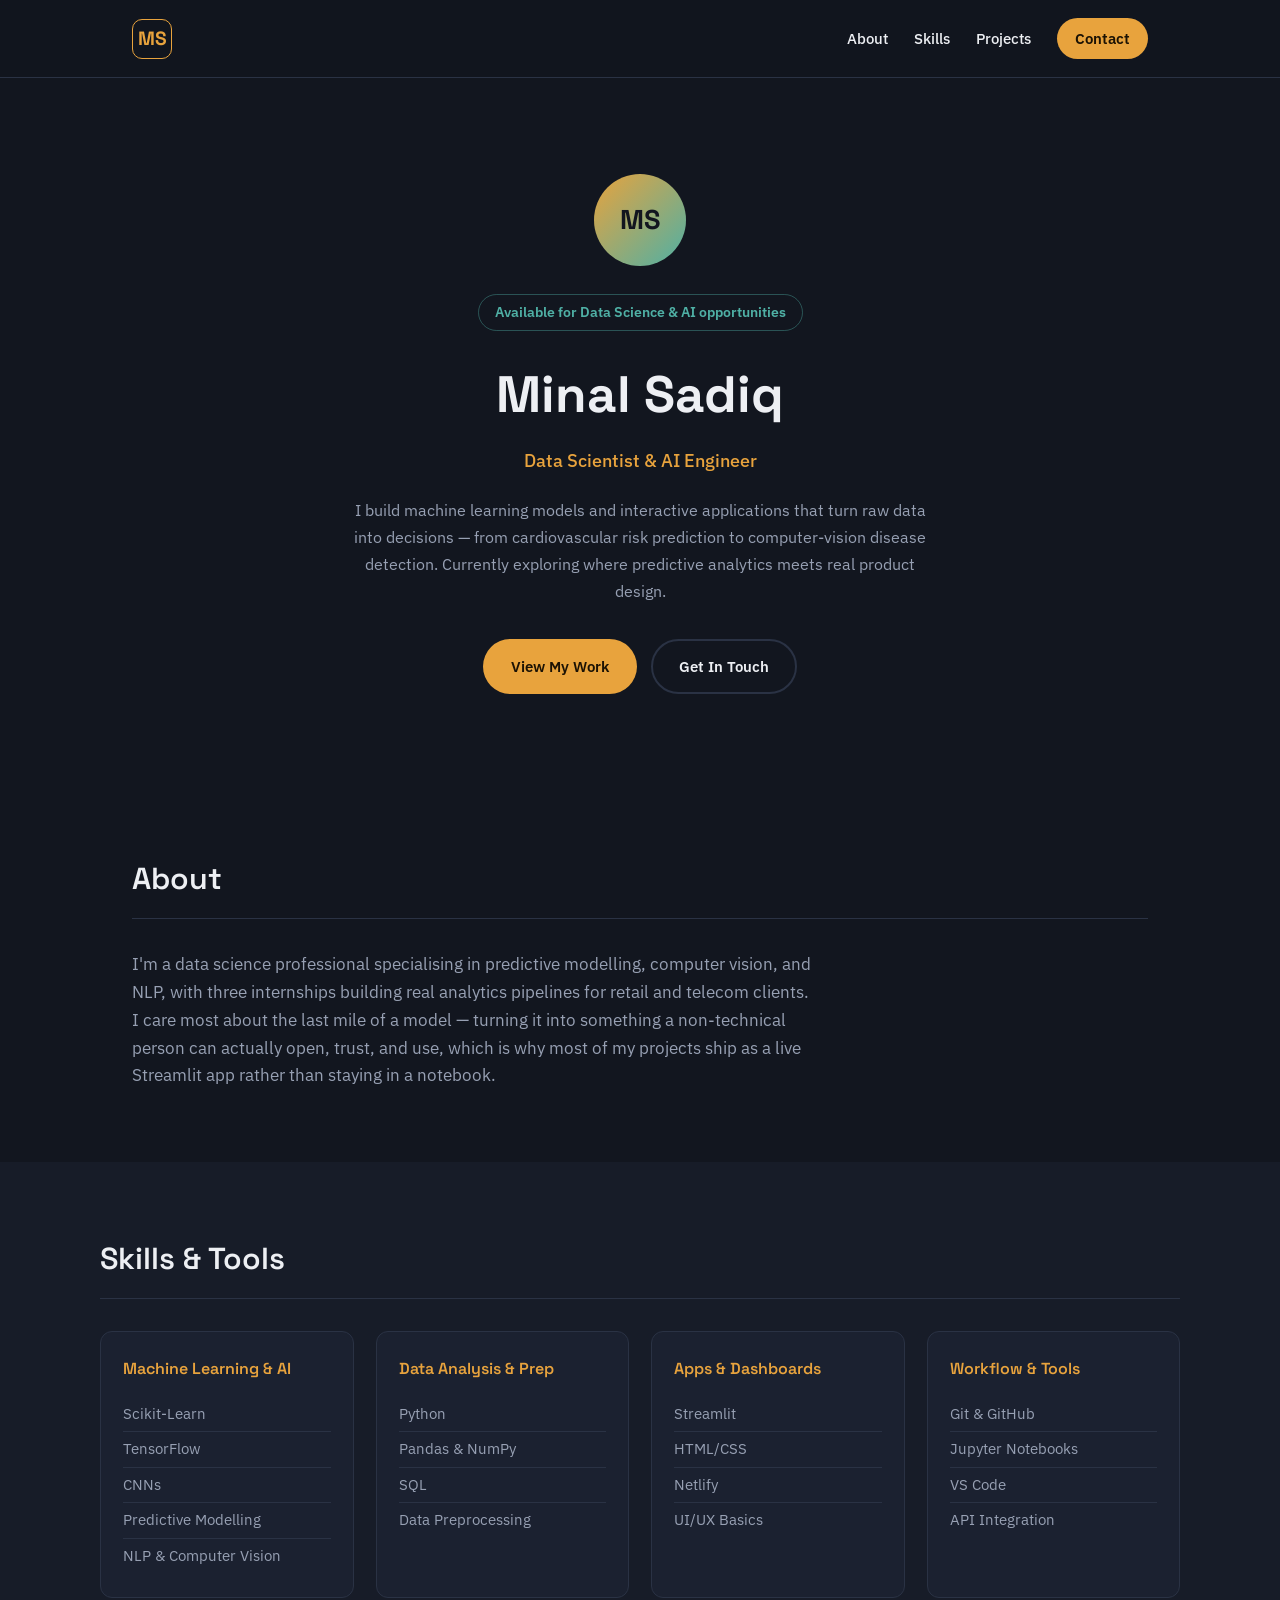
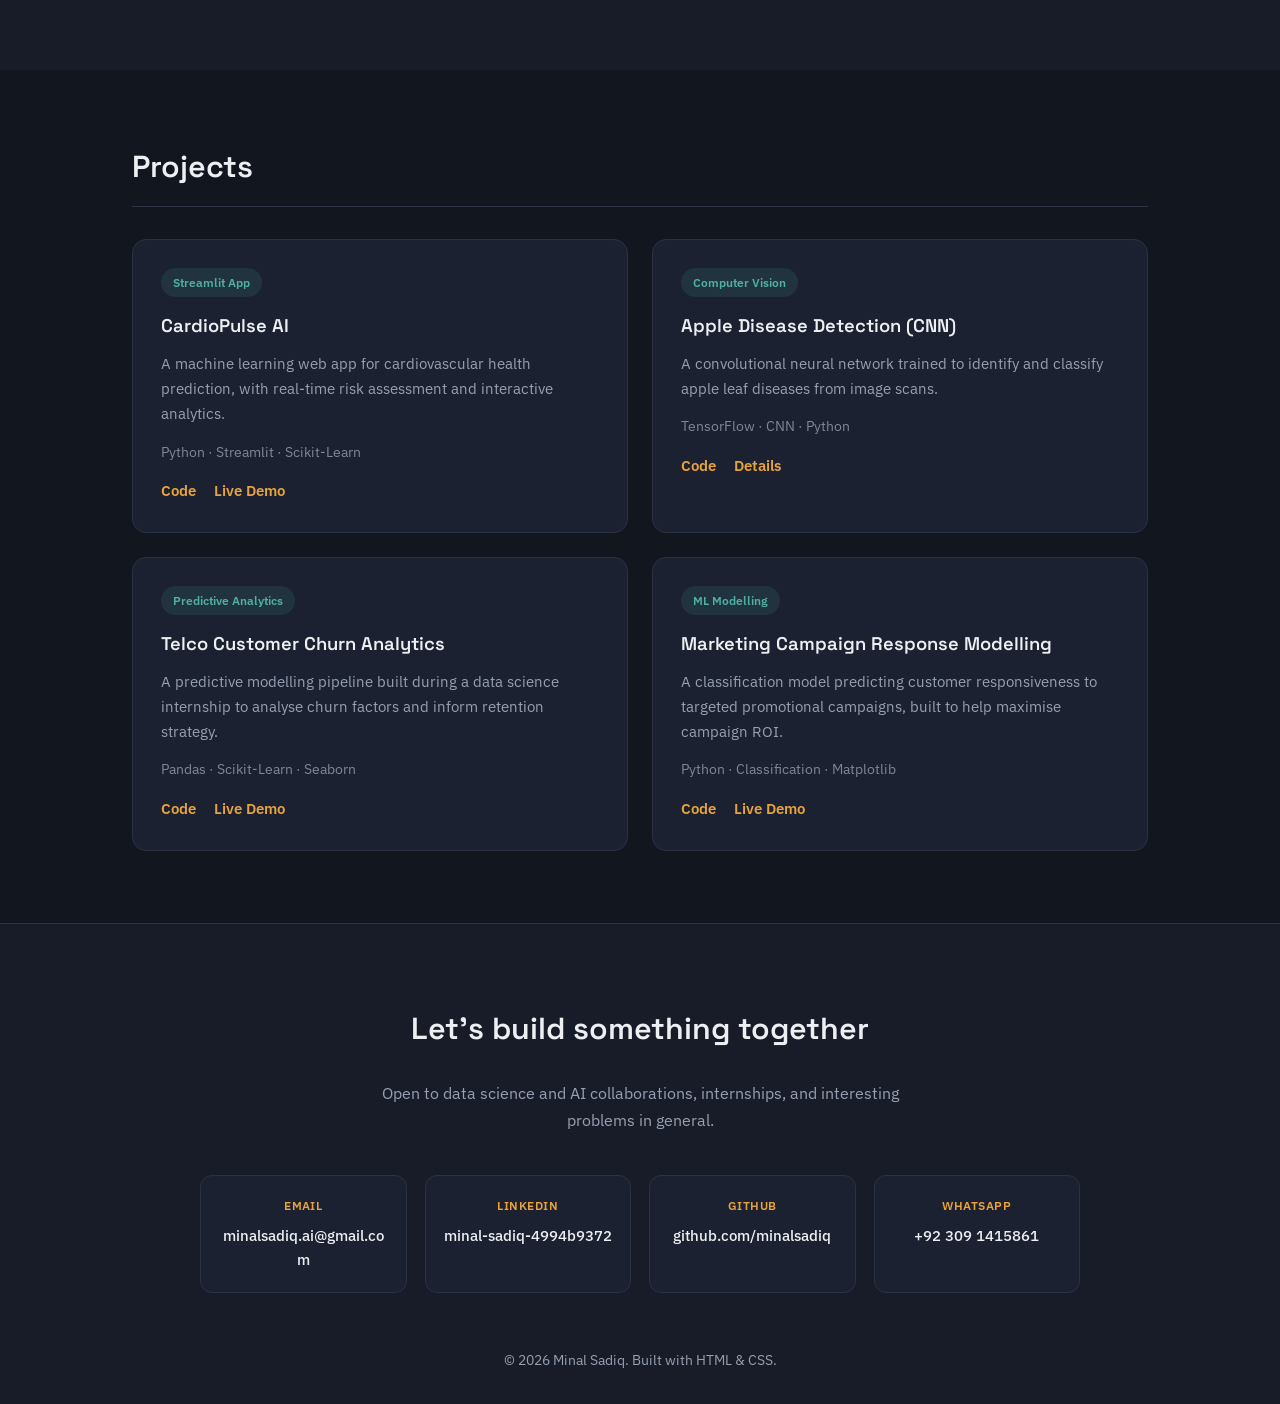
==== WebDev-L1-PersonalPortfolio/index.html @ d5b5fe18 "Add files via upload" ====
<!DOCTYPE html>
<html lang="en">
<head>
<meta charset="UTF-8">
<meta name="viewport" content="width=device-width, initial-scale=1.0">
<title>Minal Sadiq — Data Scientist & AI Engineer</title>
<link rel="stylesheet" href="style.css">
<link rel="preconnect" href="https://fonts.googleapis.com">
<link href="https://fonts.googleapis.com/css2?family=Space+Grotesk:wght@500;600;700&family=IBM+Plex+Sans:wght@400;500;600&display=swap" rel="stylesheet">
</head>
<body>

  <header class="site-header">
    <div class="header-inner">
      <a href="#top" class="logo">MS</a>
      <nav class="main-nav">
        <a href="#about">About</a>
        <a href="#skills">Skills</a>
        <a href="#projects">Projects</a>
        <a href="#contact" class="nav-cta">Contact</a>
      </nav>
    </div>
  </header>

  <main id="top">
    <section class="hero">
      <div class="hero-avatar" aria-hidden="true">MS</div>
      <p class="hero-kicker">Available for Data Science &amp; AI opportunities</p>
      <h1>Minal Sadiq</h1>
      <p class="hero-role">Data Scientist &amp; AI Engineer</p>
      <p class="hero-bio">I build machine learning models and interactive applications that
        turn raw data into decisions — from cardiovascular risk prediction to computer-vision
        disease detection. Currently exploring where predictive analytics meets real product design.</p>
      <div class="hero-actions">
        <a href="#projects" class="btn btn-primary">View My Work</a>
        <a href="#contact" class="btn btn-ghost">Get In Touch</a>
      </div>
    </section>

    <section class="section" id="about">
      <h2 class="section-title">About</h2>
      <p class="about-text">I'm a data science professional specialising in predictive
        modelling, computer vision, and NLP, with three internships building real analytics
        pipelines for retail and telecom clients. I care most about the last mile of a model —
        turning it into something a non-technical person can actually open, trust, and use,
        which is why most of my projects ship as a live Streamlit app rather than staying in a notebook.</p>
    </section>

    <section class="section section-muted" id="skills">
      <h2 class="section-title">Skills &amp; Tools</h2>
      <div class="skills-grid">
        <div class="skill-card">
          <h3>Machine Learning &amp; AI</h3>
          <ul>
            <li>Scikit-Learn</li>
            <li>TensorFlow</li>
            <li>CNNs</li>
            <li>Predictive Modelling</li>
            <li>NLP &amp; Computer Vision</li>
          </ul>
        </div>
        <div class="skill-card">
          <h3>Data Analysis &amp; Prep</h3>
          <ul>
            <li>Python</li>
            <li>Pandas &amp; NumPy</li>
            <li>SQL</li>
            <li>Data Preprocessing</li>
          </ul>
        </div>
        <div class="skill-card">
          <h3>Apps &amp; Dashboards</h3>
          <ul>
            <li>Streamlit</li>
            <li>HTML/CSS</li>
            <li>Netlify</li>
            <li>UI/UX Basics</li>
          </ul>
        </div>
        <div class="skill-card">
          <h3>Workflow &amp; Tools</h3>
          <ul>
            <li>Git &amp; GitHub</li>
            <li>Jupyter Notebooks</li>
            <li>VS Code</li>
            <li>API Integration</li>
          </ul>
        </div>
      </div>
    </section>

    <section class="section" id="projects">
      <h2 class="section-title">Projects</h2>
      <div class="project-grid">
        <article class="project-card">
          <span class="project-tag">Streamlit App</span>
          <h3>CardioPulse AI</h3>
          <p>A machine learning web app for cardiovascular health prediction, with real-time
            risk assessment and interactive analytics.</p>
          <p class="project-stack">Python · Streamlit · Scikit-Learn</p>
          <div class="project-links">
            <a href="https://github.com/minalsadiq/Minal-AI-CardioPulse">Code</a>
            <a href="https://minal-ai-cardiopulse-9nofl4lxdqtf2vmmqexebg.streamlit.app/">Live Demo</a>
          </div>
        </article>
        <article class="project-card">
          <span class="project-tag">Computer Vision</span>
          <h3>Apple Disease Detection (CNN)</h3>
          <p>A convolutional neural network trained to identify and classify apple leaf
            diseases from image scans.</p>
          <p class="project-stack">TensorFlow · CNN · Python</p>
          <div class="project-links">
            <a href="https://github.com/minalsadiq/Apple-Disease-Detection-using-CNN">Code</a>
            <a href="https://github.com/minalsadiq/Apple-Disease-Detection-using-CNN/blob/main/README.md">Details</a>
          </div>
        </article>
        <article class="project-card">
          <span class="project-tag">Predictive Analytics</span>
          <h3>Telco Customer Churn Analytics</h3>
          <p>A predictive modelling pipeline built during a data science internship to
            analyse churn factors and inform retention strategy.</p>
          <p class="project-stack">Pandas · Scikit-Learn · Seaborn</p>
          <div class="project-links">
            <a href="https://github.com/minalsadiq/Telco-Customer-Churn-Predictive-Analytics">Code</a>
            <a href="https://telco-customer-churn-predictive-analytics-c8oyhjvenuvrphqej6xd.streamlit.app/">Live Demo</a>
          </div>
        </article>
        <article class="project-card">
          <span class="project-tag">ML Modelling</span>
          <h3>Marketing Campaign Response Modelling</h3>
          <p>A classification model predicting customer responsiveness to targeted
            promotional campaigns, built to help maximise campaign ROI.</p>
          <p class="project-stack">Python · Classification · Matplotlib</p>
          <div class="project-links">
            <a href="https://github.com/minalsadiq/Marketing-Campaign-Response-Modelling">Code</a>
            <a href="https://marketing-campaign-response-modelling-5yyltmwsuofq88dgr9mwwd.streamlit.app/">Live Demo</a>
          </div>
        </article>
      </div>
    </section>
  </main>

  <footer class="site-footer" id="contact">
    <div class="footer-inner">
      <h2 class="section-title footer-title">Let's build something together</h2>
      <p class="footer-sub">Open to data science and AI collaborations, internships, and
        interesting problems in general.</p>
      <div class="contact-grid">
        <a class="contact-item" href="mailto:minalsadiq.ai@gmail.com">
          <span class="contact-label">Email</span>
          minalsadiq.ai@gmail.com
        </a>
        <a class="contact-item" href="https://www.linkedin.com/in/minal-sadiq-4994b9372/">
          <span class="contact-label">LinkedIn</span>
          minal-sadiq-4994b9372
        </a>
        <a class="contact-item" href="https://github.com/minalsadiq">
          <span class="contact-label">GitHub</span>
          github.com/minalsadiq
        </a>
        <a class="contact-item" href="https://wa.me/923091415861">
          <span class="contact-label">WhatsApp</span>
          +92 309 1415861
        </a>
      </div>
    </div>
    <p class="footer-bottom">&copy; 2026 Minal Sadiq. Built with HTML &amp; CSS.</p>
  </footer>

</body>
</html>
---- WebDev-L1-PersonalPortfolio/style.css ----
/* =========================================================
   Minal Sadiq — Personal Portfolio
   Palette: deep charcoal navy base, amber accent, muted teal secondary
   Type: Space Grotesk (display) / IBM Plex Sans (body)
========================================================= */

:root {
  --bg: #12161F;
  --surface: #1B2130;
  --surface-alt: #171C28;
  --border: #2A3244;
  --text: #EDEFF3;
  --text-muted: #97A0B3;
  --amber: #E8A33D;
  --amber-dark: #C8862A;
  --teal: #4FB0A5;

  --font-display: "Space Grotesk", sans-serif;
  --font-body: "IBM Plex Sans", sans-serif;
}

* { box-sizing: border-box; }
html { scroll-behavior: smooth; }

body {
  margin: 0;
  font-family: var(--font-body);
  background: var(--bg);
  color: var(--text);
  line-height: 1.65;
}

a { color: inherit; text-decoration: none; }
h1, h2, h3 { font-family: var(--font-display); margin: 0; }
p { margin: 0; }
ul { margin: 0; padding: 0; list-style: none; }

/* ---------- Header ---------- */
.site-header {
  position: sticky;
  top: 0;
  z-index: 50;
  background: rgba(18, 22, 31, 0.85);
  backdrop-filter: blur(8px);
  border-bottom: 1px solid var(--border);
}

.header-inner {
  max-width: 1080px;
  margin: 0 auto;
  padding: 18px 32px;
  display: flex;
  align-items: center;
  justify-content: space-between;
}

.logo {
  font-family: var(--font-display);
  font-weight: 700;
  font-size: 1.2rem;
  color: var(--amber);
  border: 1px solid var(--amber);
  width: 40px;
  height: 40px;
  border-radius: 10px;
  display: flex;
  align-items: center;
  justify-content: center;
}

.main-nav { display: flex; align-items: center; gap: 26px; font-size: 0.95rem; font-weight: 500; }
.main-nav a:hover { color: var(--amber); }

.nav-cta {
  background: var(--amber);
  color: #1B1204;
  padding: 8px 18px;
  border-radius: 999px;
  font-weight: 600;
}
.nav-cta:hover { background: var(--amber-dark); }

/* ---------- Hero ---------- */
.hero {
  max-width: 780px;
  margin: 0 auto;
  padding: 96px 32px 88px;
  text-align: center;
}

.hero-avatar {
  width: 92px;
  height: 92px;
  margin: 0 auto 28px;
  border-radius: 50%;
  background: linear-gradient(135deg, var(--amber), var(--teal));
  display: flex;
  align-items: center;
  justify-content: center;
  font-family: var(--font-display);
  font-weight: 700;
  font-size: 1.7rem;
  color: #12161F;
}

.hero-kicker {
  display: inline-block;
  font-size: 0.85rem;
  font-weight: 600;
  color: var(--teal);
  border: 1px solid rgba(79, 176, 165, 0.4);
  border-radius: 999px;
  padding: 6px 16px;
  margin-bottom: 22px;
}

.hero h1 {
  font-size: clamp(2.4rem, 5vw, 3.2rem);
  font-weight: 700;
  margin-bottom: 8px;
}

.hero-role {
  font-size: 1.15rem;
  color: var(--amber);
  font-weight: 500;
  margin-bottom: 22px;
}

.hero-bio {
  color: var(--text-muted);
  font-size: 1.02rem;
  max-width: 58ch;
  margin: 0 auto 34px;
}

.hero-actions { display: flex; justify-content: center; gap: 14px; flex-wrap: wrap; }

.btn {
  display: inline-block;
  padding: 13px 26px;
  border-radius: 999px;
  font-weight: 600;
  font-size: 0.96rem;
  border: 2px solid transparent;
}

.btn-primary { background: var(--amber); color: #1B1204; }
.btn-primary:hover { background: var(--amber-dark); }

.btn-ghost { border-color: var(--border); color: var(--text); }
.btn-ghost:hover { border-color: var(--teal); color: var(--teal); }

/* ---------- Sections ---------- */
.section {
  max-width: 1080px;
  margin: 0 auto;
  padding: 72px 32px;
}

.section-muted {
  background: var(--surface-alt);
  max-width: none;
}
.section-muted .section-title,
.section-muted .skills-grid {
  max-width: 1080px;
  margin-left: auto;
  margin-right: auto;
}

.section-title {
  font-size: clamp(1.5rem, 3vw, 1.9rem);
  font-weight: 600;
  margin-bottom: 32px;
  padding-bottom: 14px;
  border-bottom: 1px solid var(--border);
}

.about-text {
  max-width: 68ch;
  color: var(--text-muted);
  font-size: 1.05rem;
}

/* Skills */
.skills-grid {
  display: grid;
  grid-template-columns: repeat(4, 1fr);
  gap: 22px;
}

.skill-card {
  background: var(--surface);
  border: 1px solid var(--border);
  border-radius: 12px;
  padding: 24px 22px;
}

.skill-card h3 {
  font-size: 1rem;
  font-weight: 600;
  color: var(--amber);
  margin-bottom: 14px;
}

.skill-card li {
  color: var(--text-muted);
  font-size: 0.93rem;
  padding: 5px 0;
  border-top: 1px solid var(--border);
}
.skill-card li:first-child { border-top: none; }

/* Projects */
.project-grid {
  display: grid;
  grid-template-columns: repeat(2, 1fr);
  gap: 24px;
}

.project-card {
  background: var(--surface);
  border: 1px solid var(--border);
  border-radius: 14px;
  padding: 28px;
}

.project-tag {
  display: inline-block;
  font-size: 0.78rem;
  font-weight: 600;
  color: var(--teal);
  background: rgba(79, 176, 165, 0.12);
  border-radius: 999px;
  padding: 4px 12px;
  margin-bottom: 14px;
}

.project-card h3 { font-size: 1.15rem; font-weight: 600; margin-bottom: 10px; }
.project-card p { color: var(--text-muted); font-size: 0.95rem; margin-bottom: 14px; }
.project-stack { color: var(--text-muted); font-size: 0.85rem !important; opacity: 0.8; }

.project-links { display: flex; gap: 18px; margin-top: 16px; }
.project-links a {
  font-weight: 600;
  font-size: 0.92rem;
  color: var(--amber);
  border-bottom: 1px solid transparent;
}
.project-links a:hover { border-color: var(--amber); }

/* ---------- Footer / Contact ---------- */
.site-footer {
  background: var(--surface-alt);
  border-top: 1px solid var(--border);
  padding: 80px 32px 32px;
}

.footer-inner { max-width: 1080px; margin: 0 auto; text-align: center; }

.footer-title { border: none; margin-bottom: 12px; }
.footer-sub { color: var(--text-muted); max-width: 52ch; margin: 0 auto 42px; }

.contact-grid {
  display: grid;
  grid-template-columns: repeat(4, 1fr);
  gap: 18px;
  max-width: 880px;
  margin: 0 auto;
}

.contact-item {
  background: var(--surface);
  border: 1px solid var(--border);
  border-radius: 12px;
  padding: 20px 16px;
  font-size: 0.92rem;
  font-weight: 500;
  word-break: break-word;
}
.contact-item:hover { border-color: var(--teal); color: var(--teal); }

.contact-label {
  display: block;
  font-size: 0.75rem;
  text-transform: uppercase;
  letter-spacing: 0.04em;
  color: var(--amber);
  margin-bottom: 8px;
  font-weight: 600;
}

.footer-bottom {
  text-align: center;
  color: var(--text-muted);
  font-size: 0.85rem;
  margin-top: 56px;
}

/* ---------- Responsive ---------- */
@media (max-width: 860px) {
  .skills-grid { grid-template-columns: repeat(2, 1fr); }
  .project-grid { grid-template-columns: 1fr; }
  .contact-grid { grid-template-columns: repeat(2, 1fr); }
  .main-nav { gap: 16px; font-size: 0.88rem; }
}

@media (max-width: 480px) {
  .header-inner { padding: 14px 20px; }
  .hero { padding: 72px 20px 64px; }
  .section { padding: 56px 20px; }
  .skills-grid { grid-template-columns: 1fr; }
  .contact-grid { grid-template-columns: 1fr; }
}
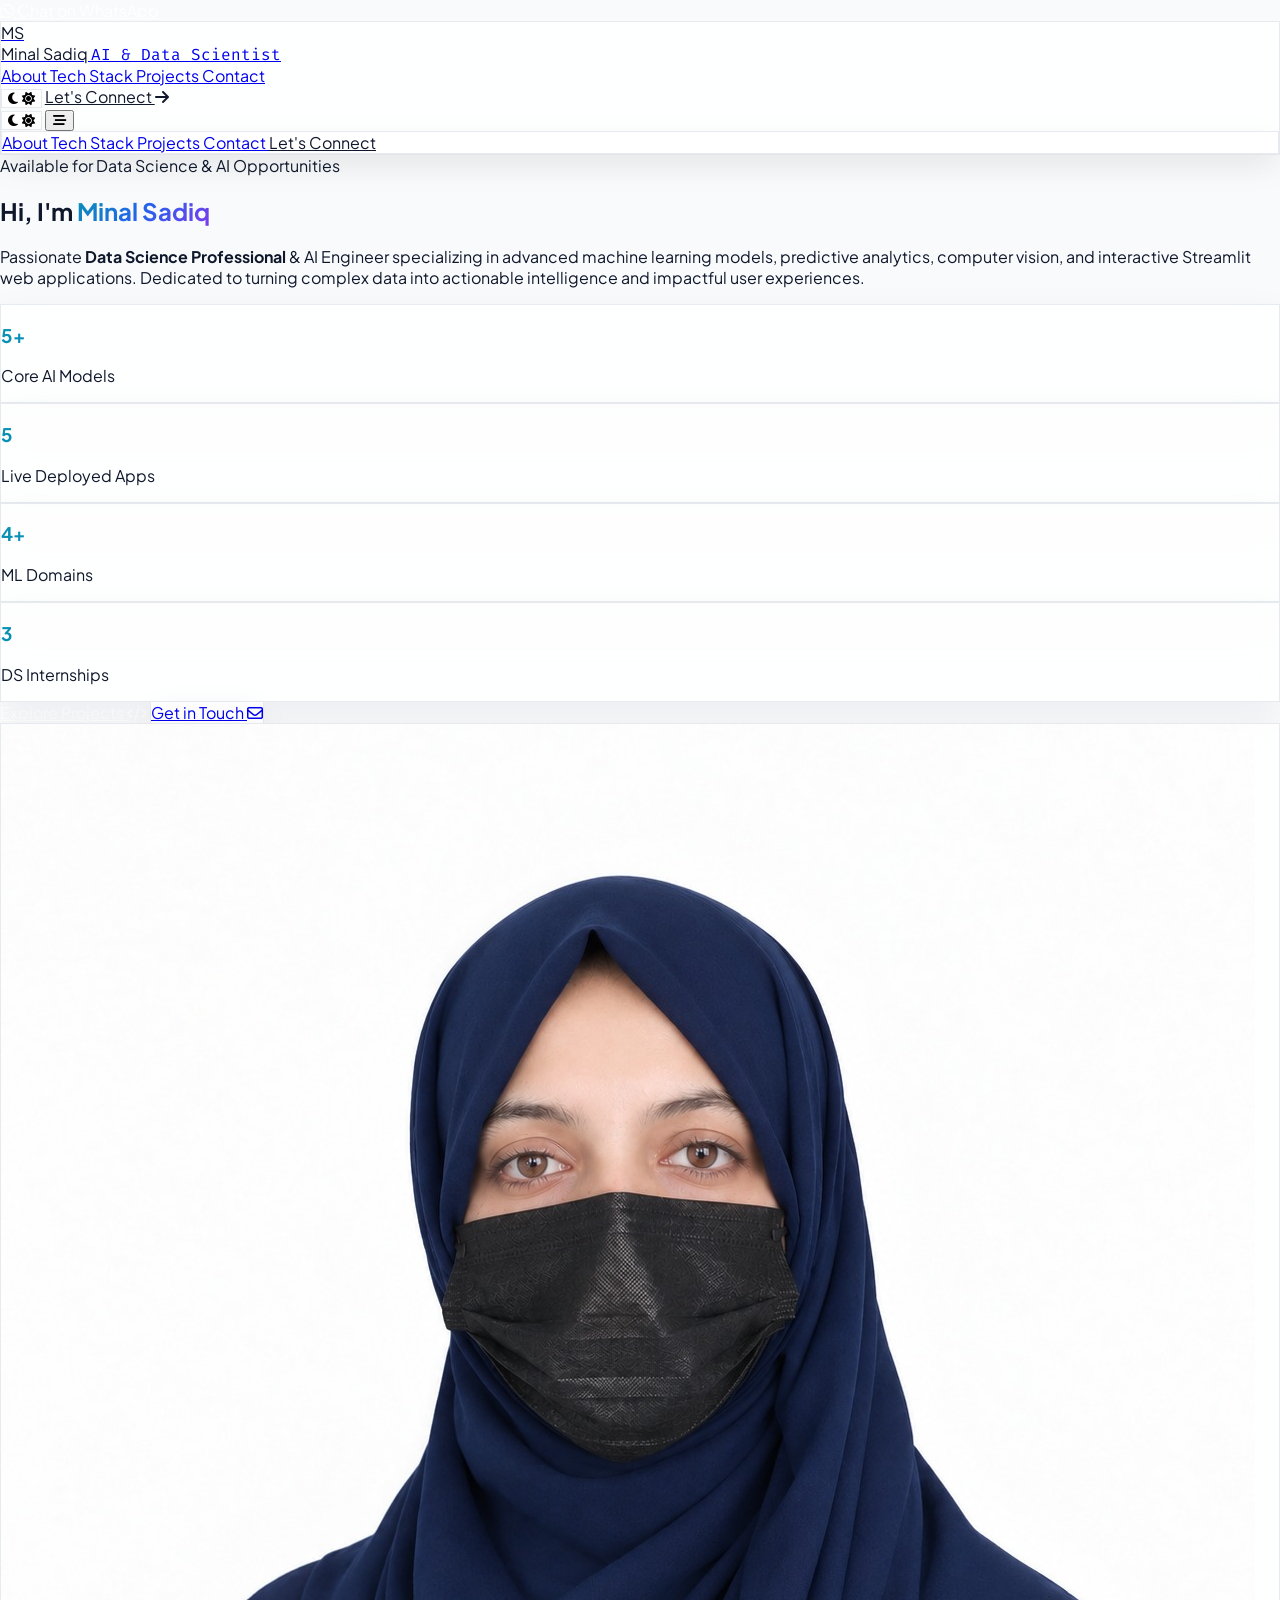
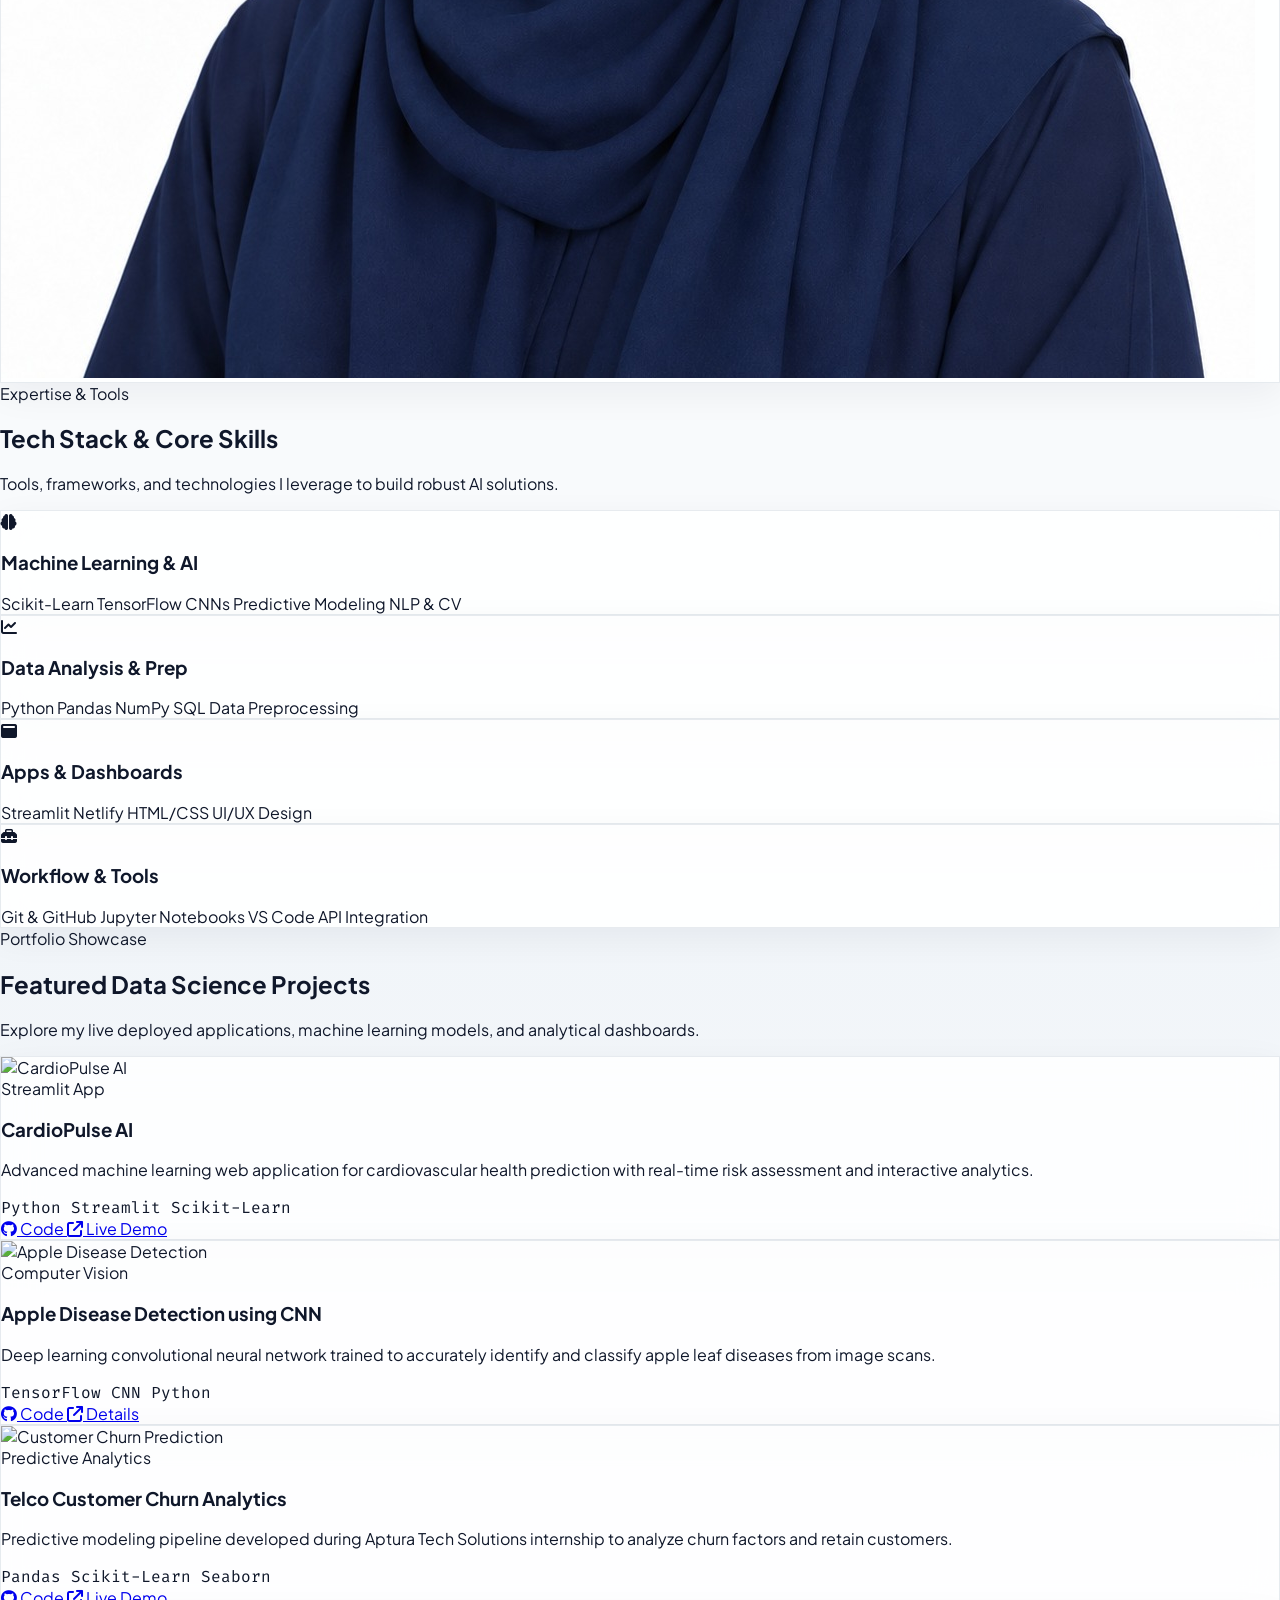
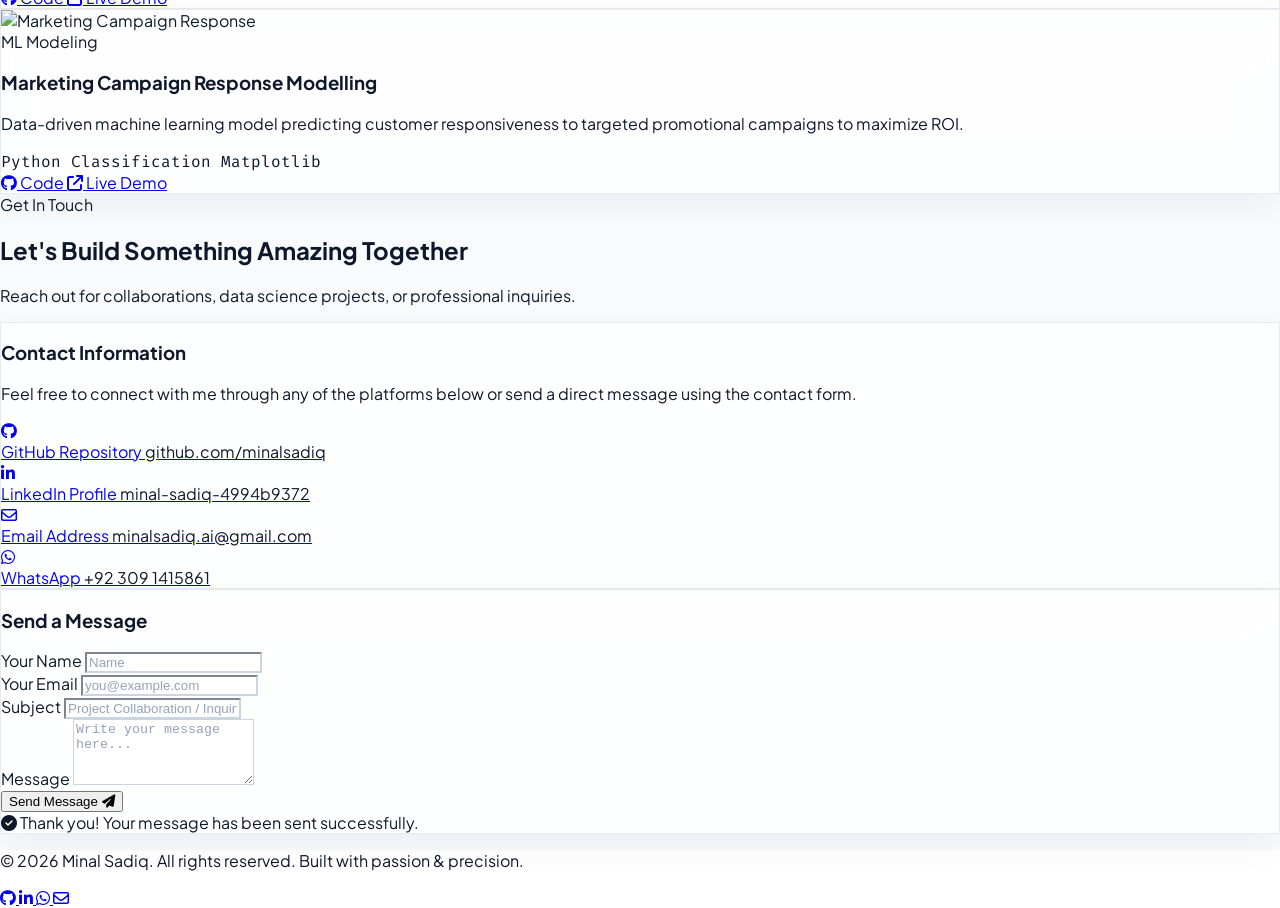
==== commit d925204c: "Add files via upload" ====
--- a/WebDev-L1-PersonalPortfolio/index.html
+++ b/WebDev-L1-PersonalPortfolio/index.html
@@ -1,171 +1,1259 @@
-<!DOCTYPE html>
-<html lang="en">
-<head>
-<meta charset="UTF-8">
-<meta name="viewport" content="width=device-width, initial-scale=1.0">
-<title>Minal Sadiq — Data Scientist & AI Engineer</title>
-<link rel="stylesheet" href="style.css">
-<link rel="preconnect" href="https://fonts.googleapis.com">
-<link href="https://fonts.googleapis.com/css2?family=Space+Grotesk:wght@500;600;700&family=IBM+Plex+Sans:wght@400;500;600&display=swap" rel="stylesheet">
-</head>
-<body>
-
-  <header class="site-header">
-    <div class="header-inner">
-      <a href="#top" class="logo">MS</a>
-      <nav class="main-nav">
-        <a href="#about">About</a>
-        <a href="#skills">Skills</a>
-        <a href="#projects">Projects</a>
-        <a href="#contact" class="nav-cta">Contact</a>
-      </nav>
-    </div>
-  </header>
-
-  <main id="top">
-    <section class="hero">
-      <div class="hero-avatar" aria-hidden="true">MS</div>
-      <p class="hero-kicker">Available for Data Science &amp; AI opportunities</p>
-      <h1>Minal Sadiq</h1>
-      <p class="hero-role">Data Scientist &amp; AI Engineer</p>
-      <p class="hero-bio">I build machine learning models and interactive applications that
-        turn raw data into decisions — from cardiovascular risk prediction to computer-vision
-        disease detection. Currently exploring where predictive analytics meets real product design.</p>
-      <div class="hero-actions">
-        <a href="#projects" class="btn btn-primary">View My Work</a>
-        <a href="#contact" class="btn btn-ghost">Get In Touch</a>
-      </div>
-    </section>
-
-    <section class="section" id="about">
-      <h2 class="section-title">About</h2>
-      <p class="about-text">I'm a data science professional specialising in predictive
-        modelling, computer vision, and NLP, with three internships building real analytics
-        pipelines for retail and telecom clients. I care most about the last mile of a model —
-        turning it into something a non-technical person can actually open, trust, and use,
-        which is why most of my projects ship as a live Streamlit app rather than staying in a notebook.</p>
-    </section>
-
-    <section class="section section-muted" id="skills">
-      <h2 class="section-title">Skills &amp; Tools</h2>
-      <div class="skills-grid">
-        <div class="skill-card">
-          <h3>Machine Learning &amp; AI</h3>
-          <ul>
-            <li>Scikit-Learn</li>
-            <li>TensorFlow</li>
-            <li>CNNs</li>
-            <li>Predictive Modelling</li>
-            <li>NLP &amp; Computer Vision</li>
-          </ul>
-        </div>
-        <div class="skill-card">
-          <h3>Data Analysis &amp; Prep</h3>
-          <ul>
-            <li>Python</li>
-            <li>Pandas &amp; NumPy</li>
-            <li>SQL</li>
-            <li>Data Preprocessing</li>
-          </ul>
-        </div>
-        <div class="skill-card">
-          <h3>Apps &amp; Dashboards</h3>
-          <ul>
-            <li>Streamlit</li>
-            <li>HTML/CSS</li>
-            <li>Netlify</li>
-            <li>UI/UX Basics</li>
-          </ul>
-        </div>
-        <div class="skill-card">
-          <h3>Workflow &amp; Tools</h3>
-          <ul>
-            <li>Git &amp; GitHub</li>
-            <li>Jupyter Notebooks</li>
-            <li>VS Code</li>
-            <li>API Integration</li>
-          </ul>
-        </div>
-      </div>
-    </section>
-
-    <section class="section" id="projects">
-      <h2 class="section-title">Projects</h2>
-      <div class="project-grid">
-        <article class="project-card">
-          <span class="project-tag">Streamlit App</span>
-          <h3>CardioPulse AI</h3>
-          <p>A machine learning web app for cardiovascular health prediction, with real-time
-            risk assessment and interactive analytics.</p>
-          <p class="project-stack">Python · Streamlit · Scikit-Learn</p>
-          <div class="project-links">
-            <a href="https://github.com/minalsadiq/Minal-AI-CardioPulse">Code</a>
-            <a href="https://minal-ai-cardiopulse-9nofl4lxdqtf2vmmqexebg.streamlit.app/">Live Demo</a>
-          </div>
-        </article>
-        <article class="project-card">
-          <span class="project-tag">Computer Vision</span>
-          <h3>Apple Disease Detection (CNN)</h3>
-          <p>A convolutional neural network trained to identify and classify apple leaf
-            diseases from image scans.</p>
-          <p class="project-stack">TensorFlow · CNN · Python</p>
-          <div class="project-links">
-            <a href="https://github.com/minalsadiq/Apple-Disease-Detection-using-CNN">Code</a>
-            <a href="https://github.com/minalsadiq/Apple-Disease-Detection-using-CNN/blob/main/README.md">Details</a>
-          </div>
-        </article>
-        <article class="project-card">
-          <span class="project-tag">Predictive Analytics</span>
-          <h3>Telco Customer Churn Analytics</h3>
-          <p>A predictive modelling pipeline built during a data science internship to
-            analyse churn factors and inform retention strategy.</p>
-          <p class="project-stack">Pandas · Scikit-Learn · Seaborn</p>
-          <div class="project-links">
-            <a href="https://github.com/minalsadiq/Telco-Customer-Churn-Predictive-Analytics">Code</a>
-            <a href="https://telco-customer-churn-predictive-analytics-c8oyhjvenuvrphqej6xd.streamlit.app/">Live Demo</a>
-          </div>
-        </article>
-        <article class="project-card">
-          <span class="project-tag">ML Modelling</span>
-          <h3>Marketing Campaign Response Modelling</h3>
-          <p>A classification model predicting customer responsiveness to targeted
-            promotional campaigns, built to help maximise campaign ROI.</p>
-          <p class="project-stack">Python · Classification · Matplotlib</p>
-          <div class="project-links">
-            <a href="https://github.com/minalsadiq/Marketing-Campaign-Response-Modelling">Code</a>
-            <a href="https://marketing-campaign-response-modelling-5yyltmwsuofq88dgr9mwwd.streamlit.app/">Live Demo</a>
-          </div>
-        </article>
-      </div>
-    </section>
-  </main>
-
-  <footer class="site-footer" id="contact">
-    <div class="footer-inner">
-      <h2 class="section-title footer-title">Let's build something together</h2>
-      <p class="footer-sub">Open to data science and AI collaborations, internships, and
-        interesting problems in general.</p>
-      <div class="contact-grid">
-        <a class="contact-item" href="mailto:minalsadiq.ai@gmail.com">
-          <span class="contact-label">Email</span>
-          minalsadiq.ai@gmail.com
-        </a>
-        <a class="contact-item" href="https://www.linkedin.com/in/minal-sadiq-4994b9372/">
-          <span class="contact-label">LinkedIn</span>
-          minal-sadiq-4994b9372
-        </a>
-        <a class="contact-item" href="https://github.com/minalsadiq">
-          <span class="contact-label">GitHub</span>
-          github.com/minalsadiq
-        </a>
-        <a class="contact-item" href="https://wa.me/923091415861">
-          <span class="contact-label">WhatsApp</span>
-          +92 309 1415861
-        </a>
-      </div>
-    </div>
-    <p class="footer-bottom">&copy; 2026 Minal Sadiq. Built with HTML &amp; CSS.</p>
-  </footer>
-
-</body>
-</html>
+<!DOCTYPE html>
+<html lang="en" class="scroll-smooth">
+<head>
+    <meta charset="UTF-8">
+    <meta name="viewport" content="width=device-width, initial-scale=1.0">
+    <meta name="theme-color" content="#f8fafc">
+    <meta name="description" content="Minal Sadiq — Data Scientist & AI Engineer Portfolio">
+
+    <title>Minal Sadiq | Data Scientist & AI Engineer Portfolio</title>
+
+    <!-- Tailwind CSS CDN -->
+    <script src="https://cdn.tailwindcss.com"></script>
+
+    <!-- FontAwesome Icons -->
+    <link rel="stylesheet"
+          href="https://cdnjs.cloudflare.com/ajax/libs/font-awesome/6.4.0/css/all.min.css">
+
+    <!-- Google Fonts -->
+    <link href="https://fonts.googleapis.com/css2?family=Plus+Jakarta+Sans:wght@300;400;500;600;700;800&family=Fira+Code:wght@400;600&display=swap"
+          rel="stylesheet">
+
+    <!-- AOS Animation Library -->
+    <link href="https://unpkg.com/aos@2.3.1/dist/aos.css"
+          rel="stylesheet">
+
+    <!-- Custom CSS -->
+    <link rel="stylesheet" href="style.css">
+
+    <!-- Theme (Dark/Light) — set class before paint to avoid flash -->
+    <script>
+        (function () {
+            try {
+                var saved = localStorage.getItem('theme');
+                var prefersDark = window.matchMedia && window.matchMedia('(prefers-color-scheme: dark)').matches;
+                var isDark = saved ? saved === 'dark' : prefersDark;
+                if (isDark) {
+                    document.documentElement.classList.add('dark');
+                }
+            } catch (e) {}
+        })();
+    </script>
+</head>
+
+<body class="antialiased selection:bg-cyan-200 selection:text-slate-900">
+
+    <!-- Floating WhatsApp Button -->
+    <a href="https://wa.me/923091415861"
+       target="_blank"
+       rel="noopener"
+       class="whatsapp-button fixed bottom-6 right-6 z-50 w-14 h-14 rounded-full bg-[#25D366] flex items-center justify-center text-slate-900 text-2xl shadow-2xl shadow-black/40 hover:scale-110 transition duration-300 group"
+       aria-label="Chat on WhatsApp">
+
+        <span class="absolute inset-0 rounded-full bg-[#25D366] animate-ping opacity-40"></span>
+
+        <i class="fa-brands fa-whatsapp relative"></i>
+
+        <span class="absolute right-16 whitespace-nowrap bg-white text-slate-900 text-xs font-semibold px-3 py-1.5 rounded-lg border border-slate-200 opacity-0 group-hover:opacity-100 transition duration-300 pointer-events-none">
+            Chat on WhatsApp
+        </span>
+    </a>
+
+
+    <div id="page-wrapper">
+
+        <!-- Background Blobs -->
+        <div class="blob bg-cyan-500 w-[500px] h-[500px] top-[-100px] left-[-100px] animate-pulse-slow"></div>
+
+        <div class="blob bg-purple-600 w-[600px] h-[600px] top-[40%] right-[-200px] animate-pulse-slow delay-2"></div>
+
+        <div class="blob bg-blue-600 w-[500px] h-[500px] bottom-[10%] left-[-150px] animate-pulse-slow delay-4"></div>
+
+
+        <!-- ================= NAVBAR ================= -->
+
+        <header
+            class="fixed top-0 left-0 right-0 z-40 glass-card border-b border-slate-200 transition-all duration-300"
+            id="navbar">
+
+            <div class="max-w-7xl mx-auto px-6 h-20 flex items-center justify-between">
+
+                <a href="#" class="flex items-center gap-3 group">
+
+                    <div class="w-10 h-10 rounded-xl bg-gradient-to-tr from-cyan-500 to-blue-600 flex items-center justify-center font-bold text-slate-900 text-lg shadow-lg group-hover:scale-105 transition">
+                        MS
+                    </div>
+
+                    <div>
+                        <span class="text-lg font-bold tracking-tight text-slate-900 block">
+                            Minal Sadiq
+                        </span>
+
+                        <span class="text-[10px] code-font text-cyan-400 tracking-wider">
+                            AI & Data Scientist
+                        </span>
+                    </div>
+
+                </a>
+
+
+                <!-- Desktop Navigation -->
+
+                <nav class="hidden md:flex items-center gap-8 text-sm font-medium">
+
+                    <a href="#about"
+                       class="text-slate-600 hover:text-cyan-400 transition">
+                        About
+                    </a>
+
+                    <a href="#skills"
+                       class="text-slate-600 hover:text-cyan-400 transition">
+                        Tech Stack
+                    </a>
+
+                    <a href="#projects"
+                       class="text-slate-600 hover:text-cyan-400 transition">
+                        Projects
+                    </a>
+
+                    <a href="#contact"
+                       class="text-slate-600 hover:text-cyan-400 transition">
+                        Contact
+                    </a>
+
+                </nav>
+
+
+                <div class="hidden md:flex items-center gap-4">
+
+                    <button id="theme-toggle"
+                            type="button"
+                            aria-label="Toggle dark mode"
+                            aria-pressed="false"
+                            class="theme-toggle-btn w-10 h-10 rounded-xl glass-card border border-slate-200 flex items-center justify-center text-slate-600 hover:text-cyan-400 hover:border-cyan-500/40 transition duration-300">
+
+                        <i class="fa-solid fa-moon text-sm theme-icon-moon"></i>
+                        <i class="fa-solid fa-sun text-sm theme-icon-sun hidden"></i>
+
+                    </button>
+
+                    <a href="#contact"
+                       class="px-5 py-2.5 rounded-xl bg-gradient-to-r from-cyan-500 to-blue-600 text-slate-900 font-semibold text-xs shadow-lg hover:shadow-cyan-500/25 hover:scale-105 transition duration-300">
+
+                        Let's Connect
+
+                        <i class="fa-solid fa-arrow-right ml-1.5"></i>
+
+                    </a>
+
+                </div>
+
+
+                <!-- Mobile Menu Button -->
+
+                <div class="md:hidden flex items-center gap-3">
+
+                    <button id="theme-toggle-mobile"
+                            type="button"
+                            aria-label="Toggle dark mode"
+                            aria-pressed="false"
+                            class="theme-toggle-btn w-10 h-10 rounded-xl glass-card border border-slate-200 flex items-center justify-center text-slate-600 hover:text-cyan-400 transition duration-300">
+
+                        <i class="fa-solid fa-moon text-sm theme-icon-moon"></i>
+                        <i class="fa-solid fa-sun text-sm theme-icon-sun hidden"></i>
+
+                    </button>
+
+                    <button id="menu-btn"
+                            aria-expanded="false"
+                            aria-label="Toggle navigation"
+                            class="text-slate-600 hover:text-slate-900 text-xl focus:outline-none">
+
+                        <i class="fa-solid fa-bars-staggered"></i>
+
+                    </button>
+
+                </div>
+
+            </div>
+
+
+            <!-- Mobile Menu -->
+
+            <div id="mobile-menu"
+                 class="hidden md:hidden glass-card border-t border-slate-200 px-6 py-5 space-y-4">
+
+                <a href="#about"
+                   class="block text-slate-600 hover:text-cyan-400 font-medium mobile-link">
+                    About
+                </a>
+
+                <a href="#skills"
+                   class="block text-slate-600 hover:text-cyan-400 font-medium mobile-link">
+                    Tech Stack
+                </a>
+
+                <a href="#projects"
+                   class="block text-slate-600 hover:text-cyan-400 font-medium mobile-link">
+                    Projects
+                </a>
+
+                <a href="#contact"
+                   class="block text-slate-600 hover:text-cyan-400 font-medium mobile-link">
+                    Contact
+                </a>
+
+                <a href="#contact"
+                   class="block text-center w-full py-2.5 rounded-xl bg-gradient-to-r from-cyan-500 to-blue-600 text-slate-900 font-semibold text-xs">
+                    Let's Connect
+                </a>
+
+            </div>
+
+        </header>
+
+
+        <!-- ================= HERO / ABOUT ================= -->
+
+        <section id="about"
+                 class="pt-32 pb-20 md:pt-44 md:pb-32 relative">
+
+            <div class="max-w-7xl mx-auto px-6">
+
+                <div class="grid grid-cols-1 lg:grid-cols-12 gap-12 items-center">
+
+
+                    <!-- Left Content -->
+
+                    <div class="lg:col-span-7 space-y-6"
+                         data-aos="fade-right"
+                         data-aos-duration="1000">
+
+                        <div class="inline-flex items-center gap-2 px-3 py-1.5 rounded-full bg-cyan-500/10 border border-cyan-500/25 text-cyan-400 text-xs font-semibold tracking-wide">
+
+                            <span class="w-2 h-2 rounded-full bg-cyan-400 animate-pulse"></span>
+
+                            Available for Data Science & AI Opportunities
+
+                        </div>
+
+
+                        <h1 class="text-4xl sm:text-5xl lg:text-6xl font-extrabold tracking-tight leading-tight">
+
+                            Hi, I'm
+
+                            <span class="gradient-text">
+                                Minal Sadiq
+                            </span>
+
+                        </h1>
+
+
+                        <p class="text-base sm:text-lg text-slate-600 leading-relaxed font-normal">
+
+                            Passionate
+
+                            <strong class="text-cyan-400 font-semibold">
+                                Data Science Professional
+                            </strong>
+
+                            & AI Engineer specializing in advanced machine learning models,
+                            predictive analytics, computer vision, and interactive Streamlit
+                            web applications. Dedicated to turning complex data into actionable
+                            intelligence and impactful user experiences.
+
+                        </p>
+
+
+                        <!-- Stats -->
+
+                        <div class="grid grid-cols-2 sm:grid-cols-4 gap-4 pt-2">
+
+                            <div class="glass-card p-4 rounded-xl text-center">
+
+                                <h3 class="text-2xl font-bold gradient-text">
+                                    5+
+                                </h3>
+
+                                <p class="text-xs text-slate-500 mt-1">
+                                    Core AI Models
+                                </p>
+
+                            </div>
+
+
+                            <div class="glass-card p-4 rounded-xl text-center">
+
+                                <h3 class="text-2xl font-bold gradient-text">
+                                    5
+                                </h3>
+
+                                <p class="text-xs text-slate-500 mt-1">
+                                    Live Deployed Apps
+                                </p>
+
+                            </div>
+
+
+                            <div class="glass-card p-4 rounded-xl text-center">
+
+                                <h3 class="text-2xl font-bold gradient-text">
+                                    4+
+                                </h3>
+
+                                <p class="text-xs text-slate-500 mt-1">
+                                    ML Domains
+                                </p>
+
+                            </div>
+
+
+                            <div class="glass-card p-4 rounded-xl text-center">
+
+                                <h3 class="text-2xl font-bold gradient-text">
+                                    3
+                                </h3>
+
+                                <p class="text-xs text-slate-500 mt-1">
+                                    DS Internships
+                                </p>
+
+                            </div>
+
+                        </div>
+
+
+                        <!-- Buttons -->
+
+                        <div class="flex flex-wrap items-center gap-4 pt-4">
+
+                            <a href="#projects"
+                               class="px-7 py-3 rounded-xl bg-gradient-to-r from-cyan-500 to-blue-600 text-slate-900 font-bold text-sm shadow-lg shadow-cyan-500/20 hover:scale-105 transition duration-300">
+
+                                Explore Projects
+
+                                <i class="fa-solid fa-code ml-2"></i>
+
+                            </a>
+
+
+                            <a href="#contact"
+                               class="px-7 py-3 rounded-xl glass-card text-slate-700 font-bold text-sm hover:border-cyan-500 transition duration-300">
+
+                                Get in Touch
+
+                                <i class="fa-regular fa-envelope ml-2"></i>
+
+                            </a>
+
+                        </div>
+
+                    </div>
+
+
+                    <!-- Right Visual -->
+
+                    <div class="lg:col-span-5 flex flex-col items-center justify-center relative"
+                         data-aos="fade-left"
+                         data-aos-duration="1000">
+
+                        <div class="relative w-72 h-72 sm:w-80 sm:h-80 animate-float">
+
+                            <div class="absolute inset-0 bg-gradient-to-tr from-cyan-500 to-purple-600 rounded-3xl blur-xl opacity-40"></div>
+
+
+                            <div class="relative w-full h-full rounded-3xl glass-card p-2 overflow-hidden border border-cyan-500/30 shadow-2xl">
+
+                                <img id="profile-display-img"
+                                     src="minu.jpeg"
+                                     alt="Minal Sadiq"
+                                     class="w-full h-full object-cover rounded-2xl">
+
+                            </div>
+
+                        </div>
+
+                    </div>
+
+                </div>
+
+            </div>
+
+        </section>
+
+
+        <!-- ================= SKILLS ================= -->
+
+        <section id="skills" class="py-20 relative">
+
+            <div class="max-w-7xl mx-auto px-6">
+
+                <div class="text-center max-w-2xl mx-auto mb-16"
+                     data-aos="fade-up">
+
+                    <span class="text-cyan-400 text-xs font-bold uppercase tracking-widest px-3 py-1 rounded-full bg-cyan-500/10 border border-cyan-500/20">
+                        Expertise & Tools
+                    </span>
+
+                    <h2 class="text-3xl sm:text-4xl font-extrabold mt-3 tracking-tight">
+                        Tech Stack & Core Skills
+                    </h2>
+
+                    <p class="text-slate-500 text-sm mt-2">
+                        Tools, frameworks, and technologies I leverage to build robust AI solutions.
+                    </p>
+
+                </div>
+
+
+                <div class="grid grid-cols-1 sm:grid-cols-2 lg:grid-cols-4 gap-6">
+
+
+                    <!-- Machine Learning -->
+
+                    <div class="glass-card p-6 rounded-2xl border border-slate-200 hover:border-cyan-500/40 transition duration-300"
+                         data-aos="fade-up"
+                         data-aos-delay="100">
+
+                        <div class="w-12 h-12 rounded-xl bg-cyan-500/10 flex items-center justify-center text-cyan-400 text-xl mb-4">
+
+                            <i class="fa-solid fa-brain"></i>
+
+                        </div>
+
+                        <h3 class="text-lg font-bold mb-3">
+                            Machine Learning & AI
+                        </h3>
+
+                        <div class="flex flex-wrap gap-2">
+
+                            <span class="px-2.5 py-1 rounded-lg bg-white text-xs text-slate-600 border border-slate-200">
+                                Scikit-Learn
+                            </span>
+
+                            <span class="px-2.5 py-1 rounded-lg bg-white text-xs text-slate-600 border border-slate-200">
+                                TensorFlow
+                            </span>
+
+                            <span class="px-2.5 py-1 rounded-lg bg-white text-xs text-slate-600 border border-slate-200">
+                                CNNs
+                            </span>
+
+                            <span class="px-2.5 py-1 rounded-lg bg-white text-xs text-slate-600 border border-slate-200">
+                                Predictive Modeling
+                            </span>
+
+                            <span class="px-2.5 py-1 rounded-lg bg-white text-xs text-slate-600 border border-slate-200">
+                                NLP & CV
+                            </span>
+
+                        </div>
+
+                    </div>
+
+
+                    <!-- Data Analysis -->
+
+                    <div class="glass-card p-6 rounded-2xl border border-slate-200 hover:border-blue-500/40 transition duration-300"
+                         data-aos="fade-up"
+                         data-aos-delay="200">
+
+                        <div class="w-12 h-12 rounded-xl bg-blue-500/10 flex items-center justify-center text-blue-400 text-xl mb-4">
+
+                            <i class="fa-solid fa-chart-line"></i>
+
+                        </div>
+
+                        <h3 class="text-lg font-bold mb-3">
+                            Data Analysis & Prep
+                        </h3>
+
+                        <div class="flex flex-wrap gap-2">
+
+                            <span class="px-2.5 py-1 rounded-lg bg-white text-xs text-slate-600 border border-slate-200">
+                                Python
+                            </span>
+
+                            <span class="px-2.5 py-1 rounded-lg bg-white text-xs text-slate-600 border border-slate-200">
+                                Pandas
+                            </span>
+
+                            <span class="px-2.5 py-1 rounded-lg bg-white text-xs text-slate-600 border border-slate-200">
+                                NumPy
+                            </span>
+
+                            <span class="px-2.5 py-1 rounded-lg bg-white text-xs text-slate-600 border border-slate-200">
+                                SQL
+                            </span>
+
+                            <span class="px-2.5 py-1 rounded-lg bg-white text-xs text-slate-600 border border-slate-200">
+                                Data Preprocessing
+                            </span>
+
+                        </div>
+
+                    </div>
+
+
+                    <!-- Apps -->
+
+                    <div class="glass-card p-6 rounded-2xl border border-slate-200 hover:border-purple-500/40 transition duration-300"
+                         data-aos="fade-up"
+                         data-aos-delay="300">
+
+                        <div class="w-12 h-12 rounded-xl bg-purple-500/10 flex items-center justify-center text-purple-400 text-xl mb-4">
+
+                            <i class="fa-solid fa-window-maximize"></i>
+
+                        </div>
+
+                        <h3 class="text-lg font-bold mb-3">
+                            Apps & Dashboards
+                        </h3>
+
+                        <div class="flex flex-wrap gap-2">
+
+                            <span class="px-2.5 py-1 rounded-lg bg-white text-xs text-slate-600 border border-slate-200">
+                                Streamlit
+                            </span>
+
+                            <span class="px-2.5 py-1 rounded-lg bg-white text-xs text-slate-600 border border-slate-200">
+                                Netlify
+                            </span>
+
+                            <span class="px-2.5 py-1 rounded-lg bg-white text-xs text-slate-600 border border-slate-200">
+                                HTML/CSS
+                            </span>
+
+                            <span class="px-2.5 py-1 rounded-lg bg-white text-xs text-slate-600 border border-slate-200">
+                                UI/UX Design
+                            </span>
+
+                        </div>
+
+                    </div>
+
+
+                    <!-- Tools -->
+
+                    <div class="glass-card p-6 rounded-2xl border border-slate-200 hover:border-cyan-500/40 transition duration-300"
+                         data-aos="fade-up"
+                         data-aos-delay="400">
+
+                        <div class="w-12 h-12 rounded-xl bg-cyan-500/10 flex items-center justify-center text-cyan-400 text-xl mb-4">
+
+                            <i class="fa-solid fa-toolbox"></i>
+
+                        </div>
+
+                        <h3 class="text-lg font-bold mb-3">
+                            Workflow & Tools
+                        </h3>
+
+                        <div class="flex flex-wrap gap-2">
+
+                            <span class="px-2.5 py-1 rounded-lg bg-white text-xs text-slate-600 border border-slate-200">
+                                Git & GitHub
+                            </span>
+
+                            <span class="px-2.5 py-1 rounded-lg bg-white text-xs text-slate-600 border border-slate-200">
+                                Jupyter Notebooks
+                            </span>
+
+                            <span class="px-2.5 py-1 rounded-lg bg-white text-xs text-slate-600 border border-slate-200">
+                                VS Code
+                            </span>
+
+                            <span class="px-2.5 py-1 rounded-lg bg-white text-xs text-slate-600 border border-slate-200">
+                                API Integration
+                            </span>
+
+                        </div>
+
+                    </div>
+
+                </div>
+
+            </div>
+
+        </section>
+
+
+        <!-- ================= PROJECTS ================= -->
+
+        <section id="projects"
+                 class="py-20 relative bg-slate-50">
+
+            <div class="max-w-7xl mx-auto px-6">
+
+                <div class="text-center max-w-2xl mx-auto mb-16"
+                     data-aos="fade-up">
+
+                    <span class="text-cyan-400 text-xs font-bold uppercase tracking-widest px-3 py-1 rounded-full bg-cyan-500/10 border border-cyan-500/20">
+                        Portfolio Showcase
+                    </span>
+
+                    <h2 class="text-3xl sm:text-4xl font-extrabold mt-3 tracking-tight">
+                        Featured Data Science Projects
+                    </h2>
+
+                    <p class="text-slate-500 text-sm mt-2">
+                        Explore my live deployed applications, machine learning models, and analytical dashboards.
+                    </p>
+
+                </div>
+
+
+                <div class="grid grid-cols-1 md:grid-cols-2 lg:grid-cols-3 gap-8">
+
+
+                    <!-- Project 1 -->
+
+                    <div class="glass-card rounded-2xl overflow-hidden border border-slate-200 hover:border-cyan-500 transition duration-500 flex flex-col group"
+                         data-aos="fade-up"
+                         data-aos-delay="100">
+
+                        <div class="relative h-48 overflow-hidden bg-white">
+
+                            <img src="https://images.unsplash.com/photo-1576091160399-112ba8d25d1d?auto=format&fit=crop&q=80&w=800"
+                                 alt="CardioPulse AI"
+                                 class="w-full h-full object-cover group-hover:scale-110 transition duration-700">
+
+                            <div class="absolute top-3 right-3 bg-white/90 backdrop-blur-md px-3 py-1 rounded-full text-[10px] font-bold text-cyan-500 border border-cyan-500/30">
+                                Streamlit App
+                            </div>
+
+                        </div>
+
+
+                        <div class="p-6 flex-1 flex flex-col justify-between">
+
+                            <div>
+
+                                <h3 class="text-xl font-bold group-hover:text-cyan-400 transition">
+                                    CardioPulse AI
+                                </h3>
+
+                                <p class="text-slate-500 text-xs mt-2 leading-relaxed">
+                                    Advanced machine learning web application for cardiovascular health prediction with real-time risk assessment and interactive analytics.
+                                </p>
+
+                                <div class="flex flex-wrap gap-1.5 mt-4">
+
+                                    <span class="px-2 py-0.5 rounded bg-white text-[10px] text-cyan-600 code-font border border-slate-200">
+                                        Python
+                                    </span>
+
+                                    <span class="px-2 py-0.5 rounded bg-white text-[10px] text-cyan-600 code-font border border-slate-200">
+                                        Streamlit
+                                    </span>
+
+                                    <span class="px-2 py-0.5 rounded bg-white text-[10px] text-cyan-600 code-font border border-slate-200">
+                                        Scikit-Learn
+                                    </span>
+
+                                </div>
+
+                            </div>
+
+
+                            <div class="flex items-center gap-3 mt-6 pt-4 border-t border-slate-200">
+
+                                <a href="https://github.com/minalsadiq/Minal-AI-CardioPulse"
+                                   target="_blank"
+                                   class="flex-1 py-2 text-center rounded-xl bg-slate-50 hover:bg-slate-100 text-xs font-semibold text-slate-700 transition">
+
+                                    <i class="fa-brands fa-github mr-1.5"></i>
+                                    Code
+
+                                </a>
+
+
+                                <a href="https://minal-ai-cardiopulse-9nofl4lxdqtf2vmmqexebg.streamlit.app/"
+                                   target="_blank"
+                                   class="flex-1 py-2 text-center rounded-xl bg-gradient-to-r from-cyan-500 to-blue-600 text-xs font-semibold text-white transition hover:opacity-90">
+
+                                    <i class="fa-solid fa-arrow-up-right-from-square mr-1.5"></i>
+                                    Live Demo
+
+                                </a>
+
+                            </div>
+
+                        </div>
+
+                    </div>
+
+
+                    <!-- Project 2 -->
+
+                    <div class="glass-card rounded-2xl overflow-hidden border border-slate-200 hover:border-cyan-500 transition duration-500 flex flex-col group"
+                         data-aos="fade-up"
+                         data-aos-delay="200">
+
+                        <div class="relative h-48 overflow-hidden bg-white">
+
+                            <img src="https://images.unsplash.com/photo-1560493676-04071c5f467b?auto=format&fit=crop&q=80&w=800"
+                                 alt="Apple Disease Detection"
+                                 class="w-full h-full object-cover group-hover:scale-110 transition duration-700">
+
+                            <div class="absolute top-3 right-3 bg-white/90 backdrop-blur-md px-3 py-1 rounded-full text-[10px] font-bold text-green-500 border border-green-500/30">
+                                Computer Vision
+                            </div>
+
+                        </div>
+
+
+                        <div class="p-6 flex-1 flex flex-col justify-between">
+
+                            <div>
+
+                                <h3 class="text-xl font-bold group-hover:text-cyan-400 transition">
+                                    Apple Disease Detection using CNN
+                                </h3>
+
+                                <p class="text-slate-500 text-xs mt-2 leading-relaxed">
+                                    Deep learning convolutional neural network trained to accurately identify and classify apple leaf diseases from image scans.
+                                </p>
+
+                                <div class="flex flex-wrap gap-1.5 mt-4">
+
+                                    <span class="px-2 py-0.5 rounded bg-white text-[10px] text-green-600 code-font border border-slate-200">
+                                        TensorFlow
+                                    </span>
+
+                                    <span class="px-2 py-0.5 rounded bg-white text-[10px] text-green-600 code-font border border-slate-200">
+                                        CNN
+                                    </span>
+
+                                    <span class="px-2 py-0.5 rounded bg-white text-[10px] text-green-600 code-font border border-slate-200">
+                                        Python
+                                    </span>
+
+                                </div>
+
+                            </div>
+
+
+                            <div class="flex items-center gap-3 mt-6 pt-4 border-t border-slate-200">
+
+                                <a href="https://github.com/minalsadiq/Apple-Disease-Detection-using-CNN"
+                                   target="_blank"
+                                   class="flex-1 py-2 text-center rounded-xl bg-slate-50 hover:bg-slate-100 text-xs font-semibold text-slate-700 transition">
+
+                                    <i class="fa-brands fa-github mr-1.5"></i>
+                                    Code
+
+                                </a>
+
+
+                                <a href="https://github.com/minalsadiq/Apple-Disease-Detection-using-CNN/blob/main/README.md"
+                                   target="_blank"
+                                   class="flex-1 py-2 text-center rounded-xl bg-gradient-to-r from-cyan-500 to-blue-600 text-xs font-semibold text-white transition hover:opacity-90">
+
+                                    <i class="fa-solid fa-arrow-up-right-from-square mr-1.5"></i>
+                                    Details
+
+                                </a>
+
+                            </div>
+
+                        </div>
+
+                    </div>
+
+
+                    <!-- Project 3 -->
+
+                    <div class="glass-card rounded-2xl overflow-hidden border border-slate-200 hover:border-cyan-500 transition duration-500 flex flex-col group"
+                         data-aos="fade-up"
+                         data-aos-delay="300">
+
+                        <div class="relative h-48 overflow-hidden bg-white">
+
+                            <img src="https://images.unsplash.com/photo-1551836022-d5d88e9218df?auto=format&fit=crop&q=80&w=800"
+                                 alt="Customer Churn Prediction"
+                                 class="w-full h-full object-cover group-hover:scale-110 transition duration-700">
+
+                            <div class="absolute top-3 right-3 bg-white/90 backdrop-blur-md px-3 py-1 rounded-full text-[10px] font-bold text-purple-500 border border-purple-500/30">
+                                Predictive Analytics
+                            </div>
+
+                        </div>
+
+
+                        <div class="p-6 flex-1 flex flex-col justify-between">
+
+                            <div>
+
+                                <h3 class="text-xl font-bold group-hover:text-cyan-400 transition">
+                                    Telco Customer Churn Analytics
+                                </h3>
+
+                                <p class="text-slate-500 text-xs mt-2 leading-relaxed">
+                                    Predictive modeling pipeline developed during Aptura Tech Solutions internship to analyze churn factors and retain customers.
+                                </p>
+
+                                <div class="flex flex-wrap gap-1.5 mt-4">
+
+                                    <span class="px-2 py-0.5 rounded bg-white text-[10px] text-purple-600 code-font border border-slate-200">
+                                        Pandas
+                                    </span>
+
+                                    <span class="px-2 py-0.5 rounded bg-white text-[10px] text-purple-600 code-font border border-slate-200">
+                                        Scikit-Learn
+                                    </span>
+
+                                    <span class="px-2 py-0.5 rounded bg-white text-[10px] text-purple-600 code-font border border-slate-200">
+                                        Seaborn
+                                    </span>
+
+                                </div>
+
+                            </div>
+
+
+                            <div class="flex items-center gap-3 mt-6 pt-4 border-t border-slate-200">
+
+                                <a href="https://github.com/minalsadiq/Telco-Customer-Churn-Predictive-Analytics"
+                                   target="_blank"
+                                   class="flex-1 py-2 text-center rounded-xl bg-slate-50 hover:bg-slate-100 text-xs font-semibold text-slate-700 transition">
+
+                                    <i class="fa-brands fa-github mr-1.5"></i>
+                                    Code
+
+                                </a>
+
+
+                                <a href="https://telco-customer-churn-predictive-analytics-c8oyhjvenuvrphqej6xd.streamlit.app/"
+                                   target="_blank"
+                                   class="flex-1 py-2 text-center rounded-xl bg-gradient-to-r from-cyan-500 to-blue-600 text-xs font-semibold text-white transition hover:opacity-90">
+
+                                    <i class="fa-solid fa-arrow-up-right-from-square mr-1.5"></i>
+                                    Live Demo
+
+                                </a>
+
+                            </div>
+
+                        </div>
+
+                    </div>
+
+
+                    <!-- Project 4 -->
+
+                    <div class="glass-card rounded-2xl overflow-hidden border border-slate-200 hover:border-cyan-500 transition duration-500 flex flex-col group"
+                         data-aos="fade-up"
+                         data-aos-delay="100">
+
+                        <div class="relative h-48 overflow-hidden bg-white">
+
+                            <img src="https://images.unsplash.com/photo-1460925895917-afdab827c52f?auto=format&fit=crop&q=80&w=800"
+                                 alt="Marketing Campaign Response"
+                                 class="w-full h-full object-cover group-hover:scale-110 transition duration-700">
+
+                            <div class="absolute top-3 right-3 bg-white/90 backdrop-blur-md px-3 py-1 rounded-full text-[10px] font-bold text-blue-500 border border-blue-500/30">
+                                ML Modeling
+                            </div>
+
+                        </div>
+
+
+                        <div class="p-6 flex-1 flex flex-col justify-between">
+
+                            <div>
+
+                                <h3 class="text-xl font-bold group-hover:text-cyan-400 transition">
+                                    Marketing Campaign Response Modelling
+                                </h3>
+
+                                <p class="text-slate-500 text-xs mt-2 leading-relaxed">
+                                    Data-driven machine learning model predicting customer responsiveness to targeted promotional campaigns to maximize ROI.
+                                </p>
+
+                                <div class="flex flex-wrap gap-1.5 mt-4">
+
+                                    <span class="px-2 py-0.5 rounded bg-white text-[10px] text-blue-600 code-font border border-slate-200">
+                                        Python
+                                    </span>
+
+                                    <span class="px-2 py-0.5 rounded bg-white text-[10px] text-blue-600 code-font border border-slate-200">
+                                        Classification
+                                    </span>
+
+                                    <span class="px-2 py-0.5 rounded bg-white text-[10px] text-blue-600 code-font border border-slate-200">
+                                        Matplotlib
+                                    </span>
+
+                                </div>
+
+                            </div>
+
+
+                            <div class="flex items-center gap-3 mt-6 pt-4 border-t border-slate-200">
+
+                                <a href="https://github.com/minalsadiq/Marketing-Campaign-Response-Modelling"
+                                   target="_blank"
+                                   class="flex-1 py-2 text-center rounded-xl bg-slate-50 hover:bg-slate-100 text-xs font-semibold text-slate-700 transition">
+
+                                    <i class="fa-brands fa-github mr-1.5"></i>
+                                    Code
+
+                                </a>
+
+
+                                <a href="https://marketing-campaign-response-modelling-5yyltmwsuofq88dgr9mwwd.streamlit.app/"
+                                   target="_blank"
+                                   class="flex-1 py-2 text-center rounded-xl bg-gradient-to-r from-cyan-500 to-blue-600 text-xs font-semibold text-white transition hover:opacity-90">
+
+                                    <i class="fa-solid fa-arrow-up-right-from-square mr-1.5"></i>
+                                    Live Demo
+
+                                </a>
+
+                            </div>
+
+                        </div>
+
+                    </div>
+
+                </div>
+
+            </div>
+
+        </section>
+
+
+        <!-- ================= CONTACT ================= -->
+
+        <section id="contact" class="py-20 relative">
+
+            <div class="max-w-7xl mx-auto px-6">
+
+                <div class="text-center max-w-2xl mx-auto mb-16"
+                     data-aos="fade-up">
+
+                    <span class="text-cyan-400 text-xs font-bold uppercase tracking-widest px-3 py-1 rounded-full bg-cyan-500/10 border border-cyan-500/20">
+                        Get In Touch
+                    </span>
+
+                    <h2 class="text-3xl sm:text-4xl font-extrabold mt-3 tracking-tight">
+                        Let's Build Something Amazing Together
+                    </h2>
+
+                    <p class="text-slate-500 text-sm mt-2">
+                        Reach out for collaborations, data science projects, or professional inquiries.
+                    </p>
+
+                </div>
+
+
+                <div class="grid grid-cols-1 lg:grid-cols-12 gap-12 items-start">
+
+
+                    <!-- Contact Information -->
+
+                    <div class="lg:col-span-5 space-y-6"
+                         data-aos="fade-right">
+
+                        <div class="glass-card p-8 rounded-2xl border border-slate-200 space-y-6">
+
+                            <h3 class="text-xl font-bold">
+                                Contact Information
+                            </h3>
+
+                            <p class="text-slate-500 text-xs leading-relaxed">
+                                Feel free to connect with me through any of the platforms below or send a direct message using the contact form.
+                            </p>
+
+
+                            <div class="space-y-4 pt-2">
+
+
+                                <!-- GitHub -->
+
+                                <a href="https://github.com"
+                                   target="_blank"
+                                   class="flex items-center gap-4 p-3 rounded-xl bg-slate-50 hover:bg-white border border-slate-200 hover:border-cyan-500/40 transition group">
+
+                                    <div class="w-10 h-10 rounded-lg bg-cyan-500/10 flex items-center justify-center text-cyan-400 text-lg group-hover:scale-110 transition">
+
+                                        <i class="fa-brands fa-github"></i>
+
+                                    </div>
+
+                                    <div>
+
+                                        <span class="text-[10px] text-slate-500 uppercase tracking-wider block">
+                                            GitHub Repository
+                                        </span>
+
+                                        <span class="text-xs font-bold text-slate-900 group-hover:text-cyan-400 transition">
+                                            github.com/minalsadiq
+                                        </span>
+
+                                    </div>
+
+                                </a>
+
+
+                                <!-- LinkedIn -->
+
+                                <a href="https://www.linkedin.com/in/minal-sadiq-4994b9372/"
+                                   target="_blank"
+                                   class="flex items-center gap-4 p-3 rounded-xl bg-slate-50 hover:bg-white border border-slate-200 hover:border-blue-500/40 transition group">
+
+                                    <div class="w-10 h-10 rounded-lg bg-blue-500/10 flex items-center justify-center text-blue-400 text-lg group-hover:scale-110 transition">
+
+                                        <i class="fa-brands fa-linkedin-in"></i>
+
+                                    </div>
+
+                                    <div>
+
+                                        <span class="text-[10px] text-slate-500 uppercase tracking-wider block">
+                                            LinkedIn Profile
+                                        </span>
+
+                                        <span class="text-xs font-bold text-slate-900 group-hover:text-blue-400 transition">
+                                            minal-sadiq-4994b9372
+                                        </span>
+
+                                    </div>
+
+                                </a>
+
+
+                                <!-- Email -->
+
+                                <a href="mailto:minalsadiq.ai@gmail.com"
+                                   class="flex items-center gap-4 p-3 rounded-xl bg-slate-50 hover:bg-white border border-slate-200 hover:border-purple-500/40 transition group">
+
+                                    <div class="w-10 h-10 rounded-lg bg-purple-500/10 flex items-center justify-center text-purple-400 text-lg group-hover:scale-110 transition">
+
+                                        <i class="fa-regular fa-envelope"></i>
+
+                                    </div>
+
+                                    <div>
+
+                                        <span class="text-[10px] text-slate-500 uppercase tracking-wider block">
+                                            Email Address
+                                        </span>
+
+                                        <span class="text-xs font-bold text-slate-900 group-hover:text-purple-400 transition">
+                                            minalsadiq.ai@gmail.com
+                                        </span>
+
+                                    </div>
+
+                                </a>
+
+
+                                <!-- WhatsApp -->
+
+                                <a href="https://wa.me/923091415861"
+                                   target="_blank"
+                                   class="flex items-center gap-4 p-3 rounded-xl bg-slate-50 hover:bg-white border border-slate-200 hover:border-green-500/40 transition group">
+
+                                    <div class="w-10 h-10 rounded-lg bg-green-500/10 flex items-center justify-center text-green-500 text-lg group-hover:scale-110 transition">
+
+                                        <i class="fa-brands fa-whatsapp"></i>
+
+                                    </div>
+
+                                    <div>
+
+                                        <span class="text-[10px] text-slate-500 uppercase tracking-wider block">
+                                            WhatsApp
+                                        </span>
+
+                                        <span class="text-xs font-bold text-slate-900 group-hover:text-green-500 transition">
+                                            +92 309 1415861
+                                        </span>
+
+                                    </div>
+
+                                </a>
+
+                            </div>
+
+                        </div>
+
+                    </div>
+
+
+                    <!-- Contact Form -->
+
+                    <div class="lg:col-span-7"
+                         data-aos="fade-left">
+
+                        <form id="contact-form"
+                              class="glass-card p-8 rounded-2xl border border-slate-200 space-y-5">
+
+                            <h3 class="text-xl font-bold">
+                                Send a Message
+                            </h3>
+
+
+                            <div class="grid grid-cols-1 sm:grid-cols-2 gap-5">
+
+                                <div>
+
+                                    <label class="block text-xs font-medium text-slate-600 mb-1.5">
+                                        Your Name
+                                    </label>
+
+                                    <input type="text"
+                                           id="sender-name"
+                                           required
+                                           placeholder="Name"
+                                           class="w-full px-4 py-3 bg-white border border-slate-300 rounded-xl text-xs text-slate-700 focus:outline-none focus:border-cyan-500 transition">
+
+                                </div>
+
+
+                                <div>
+
+                                    <label class="block text-xs font-medium text-slate-600 mb-1.5">
+                                        Your Email
+                                    </label>
+
+                                    <input type="email"
+                                           id="sender-email"
+                                           required
+                                           placeholder="you@example.com"
+                                           class="w-full px-4 py-3 bg-white border border-slate-300 rounded-xl text-xs text-slate-700 focus:outline-none focus:border-cyan-500 transition">
+
+                                </div>
+
+                            </div>
+
+
+                            <div>
+
+                                <label class="block text-xs font-medium text-slate-600 mb-1.5">
+                                    Subject
+                                </label>
+
+                                <input type="text"
+                                       id="sender-subject"
+                                       required
+                                       placeholder="Project Collaboration / Inquiry"
+                                       class="w-full px-4 py-3 bg-white border border-slate-300 rounded-xl text-xs text-slate-700 focus:outline-none focus:border-cyan-500 transition">
+
+                            </div>
+
+
+                            <div>
+
+                                <label class="block text-xs font-medium text-slate-600 mb-1.5">
+                                    Message
+                                </label>
+
+                                <textarea id="sender-message"
+                                          rows="4"
+                                          required
+                                          placeholder="Write your message here..."
+                                          class="w-full px-4 py-3 bg-white border border-slate-300 rounded-xl text-xs text-slate-700 focus:outline-none focus:border-cyan-500 transition resize-none"></textarea>
+
+                            </div>
+
+
+                            <button type="submit"
+                                    id="contact-submit-btn"
+                                    class="w-full py-3.5 rounded-xl bg-gradient-to-r from-cyan-500 to-blue-600 text-white font-bold text-xs shadow-lg shadow-cyan-500/25 hover:scale-[1.02] transition duration-300 flex items-center justify-center gap-2">
+
+                                <span id="contact-submit-text">
+                                    Send Message
+                                </span>
+
+                                <i class="fa-solid fa-paper-plane text-xs"
+                                   id="contact-submit-icon"></i>
+
+                            </button>
+
+
+
+                            <div id="form-success-msg"
+                                 class="hidden text-center text-xs text-cyan-500 font-semibold pt-2">
+
+                                <i class="fa-solid fa-circle-check mr-1"></i>
+
+                                Thank you! Your message has been sent successfully.
+
+                            </div>
+
+                        </form>
+
+                    </div>
+
+                </div>
+
+            </div>
+
+        </section>
+
+
+        <!-- ================= FOOTER ================= -->
+
+        <footer class="py-10 border-t border-slate-200 bg-white text-center">
+
+            <div class="max-w-7xl mx-auto px-6 flex flex-col sm:flex-row items-center justify-between gap-4">
+
+                <p class="text-xs text-slate-500">
+                    © 2026 Minal Sadiq. All rights reserved. Built with passion & precision.
+                </p>
+
+
+                <div class="flex items-center gap-4 text-slate-500 text-sm">
+
+                    <a href="https://github.com"
+                       target="_blank"
+                       class="hover:text-cyan-400 transition">
+
+                        <i class="fa-brands fa-github"></i>
+
+                    </a>
+
+                    <a href="https://www.linkedin.com/in/minal-sadiq-4994b9372/"
+                       target="_blank"
+                       class="hover:text-blue-400 transition">
+
+                        <i class="fa-brands fa-linkedin-in"></i>
+
+                    </a>
+
+                    <a href="https://wa.me/923091415861"
+                       target="_blank"
+                       class="hover:text-green-400 transition">
+
+                        <i class="fa-brands fa-whatsapp"></i>
+
+                    </a>
+
+                    <a href="mailto:minalsadiq.ai@gmail.com"
+                       class="hover:text-purple-400 transition">
+
+                        <i class="fa-regular fa-envelope"></i>
+
+                    </a>
+
+                </div>
+
+            </div>
+
+        </footer>
+
+    </div>
+
+
+    <!-- AOS JavaScript -->
+    <script src="https://unpkg.com/aos@2.3.1/dist/aos.js"></script>
+
+    <!-- Custom JavaScript -->
+    <script src="script.js"></script>
+
+</body>
+</html>
--- a/WebDev-L1-PersonalPortfolio/style.css
+++ b/WebDev-L1-PersonalPortfolio/style.css
@@ -1,315 +1,504 @@
-/* =========================================================
-   Minal Sadiq — Personal Portfolio
-   Palette: deep charcoal navy base, amber accent, muted teal secondary
-   Type: Space Grotesk (display) / IBM Plex Sans (body)
-========================================================= */
-
-:root {
-  --bg: #12161F;
-  --surface: #1B2130;
-  --surface-alt: #171C28;
-  --border: #2A3244;
-  --text: #EDEFF3;
-  --text-muted: #97A0B3;
-  --amber: #E8A33D;
-  --amber-dark: #C8862A;
-  --teal: #4FB0A5;
-
-  --font-display: "Space Grotesk", sans-serif;
-  --font-body: "IBM Plex Sans", sans-serif;
-}
-
-* { box-sizing: border-box; }
-html { scroll-behavior: smooth; }
-
-body {
-  margin: 0;
-  font-family: var(--font-body);
-  background: var(--bg);
-  color: var(--text);
-  line-height: 1.65;
-}
-
-a { color: inherit; text-decoration: none; }
-h1, h2, h3 { font-family: var(--font-display); margin: 0; }
-p { margin: 0; }
-ul { margin: 0; padding: 0; list-style: none; }
-
-/* ---------- Header ---------- */
-.site-header {
-  position: sticky;
-  top: 0;
-  z-index: 50;
-  background: rgba(18, 22, 31, 0.85);
-  backdrop-filter: blur(8px);
-  border-bottom: 1px solid var(--border);
-}
-
-.header-inner {
-  max-width: 1080px;
-  margin: 0 auto;
-  padding: 18px 32px;
-  display: flex;
-  align-items: center;
-  justify-content: space-between;
-}
-
-.logo {
-  font-family: var(--font-display);
-  font-weight: 700;
-  font-size: 1.2rem;
-  color: var(--amber);
-  border: 1px solid var(--amber);
-  width: 40px;
-  height: 40px;
-  border-radius: 10px;
-  display: flex;
-  align-items: center;
-  justify-content: center;
-}
-
-.main-nav { display: flex; align-items: center; gap: 26px; font-size: 0.95rem; font-weight: 500; }
-.main-nav a:hover { color: var(--amber); }
-
-.nav-cta {
-  background: var(--amber);
-  color: #1B1204;
-  padding: 8px 18px;
-  border-radius: 999px;
-  font-weight: 600;
-}
-.nav-cta:hover { background: var(--amber-dark); }
-
-/* ---------- Hero ---------- */
-.hero {
-  max-width: 780px;
-  margin: 0 auto;
-  padding: 96px 32px 88px;
-  text-align: center;
-}
-
-.hero-avatar {
-  width: 92px;
-  height: 92px;
-  margin: 0 auto 28px;
-  border-radius: 50%;
-  background: linear-gradient(135deg, var(--amber), var(--teal));
-  display: flex;
-  align-items: center;
-  justify-content: center;
-  font-family: var(--font-display);
-  font-weight: 700;
-  font-size: 1.7rem;
-  color: #12161F;
-}
-
-.hero-kicker {
-  display: inline-block;
-  font-size: 0.85rem;
-  font-weight: 600;
-  color: var(--teal);
-  border: 1px solid rgba(79, 176, 165, 0.4);
-  border-radius: 999px;
-  padding: 6px 16px;
-  margin-bottom: 22px;
-}
-
-.hero h1 {
-  font-size: clamp(2.4rem, 5vw, 3.2rem);
-  font-weight: 700;
-  margin-bottom: 8px;
-}
-
-.hero-role {
-  font-size: 1.15rem;
-  color: var(--amber);
-  font-weight: 500;
-  margin-bottom: 22px;
-}
-
-.hero-bio {
-  color: var(--text-muted);
-  font-size: 1.02rem;
-  max-width: 58ch;
-  margin: 0 auto 34px;
-}
-
-.hero-actions { display: flex; justify-content: center; gap: 14px; flex-wrap: wrap; }
-
-.btn {
-  display: inline-block;
-  padding: 13px 26px;
-  border-radius: 999px;
-  font-weight: 600;
-  font-size: 0.96rem;
-  border: 2px solid transparent;
-}
-
-.btn-primary { background: var(--amber); color: #1B1204; }
-.btn-primary:hover { background: var(--amber-dark); }
-
-.btn-ghost { border-color: var(--border); color: var(--text); }
-.btn-ghost:hover { border-color: var(--teal); color: var(--teal); }
-
-/* ---------- Sections ---------- */
-.section {
-  max-width: 1080px;
-  margin: 0 auto;
-  padding: 72px 32px;
-}
-
-.section-muted {
-  background: var(--surface-alt);
-  max-width: none;
-}
-.section-muted .section-title,
-.section-muted .skills-grid {
-  max-width: 1080px;
-  margin-left: auto;
-  margin-right: auto;
-}
-
-.section-title {
-  font-size: clamp(1.5rem, 3vw, 1.9rem);
-  font-weight: 600;
-  margin-bottom: 32px;
-  padding-bottom: 14px;
-  border-bottom: 1px solid var(--border);
-}
-
-.about-text {
-  max-width: 68ch;
-  color: var(--text-muted);
-  font-size: 1.05rem;
-}
-
-/* Skills */
-.skills-grid {
-  display: grid;
-  grid-template-columns: repeat(4, 1fr);
-  gap: 22px;
-}
-
-.skill-card {
-  background: var(--surface);
-  border: 1px solid var(--border);
-  border-radius: 12px;
-  padding: 24px 22px;
-}
-
-.skill-card h3 {
-  font-size: 1rem;
-  font-weight: 600;
-  color: var(--amber);
-  margin-bottom: 14px;
-}
-
-.skill-card li {
-  color: var(--text-muted);
-  font-size: 0.93rem;
-  padding: 5px 0;
-  border-top: 1px solid var(--border);
-}
-.skill-card li:first-child { border-top: none; }
-
-/* Projects */
-.project-grid {
-  display: grid;
-  grid-template-columns: repeat(2, 1fr);
-  gap: 24px;
-}
-
-.project-card {
-  background: var(--surface);
-  border: 1px solid var(--border);
-  border-radius: 14px;
-  padding: 28px;
-}
-
-.project-tag {
-  display: inline-block;
-  font-size: 0.78rem;
-  font-weight: 600;
-  color: var(--teal);
-  background: rgba(79, 176, 165, 0.12);
-  border-radius: 999px;
-  padding: 4px 12px;
-  margin-bottom: 14px;
-}
-
-.project-card h3 { font-size: 1.15rem; font-weight: 600; margin-bottom: 10px; }
-.project-card p { color: var(--text-muted); font-size: 0.95rem; margin-bottom: 14px; }
-.project-stack { color: var(--text-muted); font-size: 0.85rem !important; opacity: 0.8; }
-
-.project-links { display: flex; gap: 18px; margin-top: 16px; }
-.project-links a {
-  font-weight: 600;
-  font-size: 0.92rem;
-  color: var(--amber);
-  border-bottom: 1px solid transparent;
-}
-.project-links a:hover { border-color: var(--amber); }
-
-/* ---------- Footer / Contact ---------- */
-.site-footer {
-  background: var(--surface-alt);
-  border-top: 1px solid var(--border);
-  padding: 80px 32px 32px;
-}
-
-.footer-inner { max-width: 1080px; margin: 0 auto; text-align: center; }
-
-.footer-title { border: none; margin-bottom: 12px; }
-.footer-sub { color: var(--text-muted); max-width: 52ch; margin: 0 auto 42px; }
-
-.contact-grid {
-  display: grid;
-  grid-template-columns: repeat(4, 1fr);
-  gap: 18px;
-  max-width: 880px;
-  margin: 0 auto;
-}
-
-.contact-item {
-  background: var(--surface);
-  border: 1px solid var(--border);
-  border-radius: 12px;
-  padding: 20px 16px;
-  font-size: 0.92rem;
-  font-weight: 500;
-  word-break: break-word;
-}
-.contact-item:hover { border-color: var(--teal); color: var(--teal); }
-
-.contact-label {
-  display: block;
-  font-size: 0.75rem;
-  text-transform: uppercase;
-  letter-spacing: 0.04em;
-  color: var(--amber);
-  margin-bottom: 8px;
-  font-weight: 600;
-}
-
-.footer-bottom {
-  text-align: center;
-  color: var(--text-muted);
-  font-size: 0.85rem;
-  margin-top: 56px;
-}
-
-/* ---------- Responsive ---------- */
-@media (max-width: 860px) {
-  .skills-grid { grid-template-columns: repeat(2, 1fr); }
-  .project-grid { grid-template-columns: 1fr; }
-  .contact-grid { grid-template-columns: repeat(2, 1fr); }
-  .main-nav { gap: 16px; font-size: 0.88rem; }
-}
-
-@media (max-width: 480px) {
-  .header-inner { padding: 14px 20px; }
-  .hero { padding: 72px 20px 64px; }
-  .section { padding: 56px 20px; }
-  .skills-grid { grid-template-columns: 1fr; }
-  .contact-grid { grid-template-columns: 1fr; }
-}
+/* =========================================================
+   Minal Sadiq Portfolio - Bright Theme
+   ========================================================= */
+
+:root {
+    --bg: #f8fafc;
+    --surface: #ffffff;
+    --surface-soft: #f1f5f9;
+    --text: #0f172a;
+    --muted: #64748b;
+    --border: #e2e8f0;
+
+    --cyan: #06b6d4;
+    --blue: #3b82f6;
+    --purple: #8b5cf6;
+
+    --shadow: 0 18px 50px rgba(15, 23, 42, 0.08);
+}
+
+
+/* ================= BASE ================= */
+
+html {
+    scroll-behavior: smooth;
+    overflow-x: hidden;
+}
+
+body {
+    margin: 0;
+    font-family: 'Plus Jakarta Sans', sans-serif;
+    background: var(--bg);
+    color: var(--text);
+    overflow-x: hidden;
+}
+
+#page-wrapper {
+    position: relative;
+    overflow-x: hidden;
+    width: 100%;
+}
+
+.code-font {
+    font-family: 'Fira Code', monospace;
+}
+
+
+/* ================= LIGHT GLASS CARDS ================= */
+
+.glass-card {
+    background: rgba(255, 255, 255, 0.84);
+
+    backdrop-filter: blur(18px);
+    -webkit-backdrop-filter: blur(18px);
+
+    border: 1px solid rgba(148, 163, 184, 0.22);
+
+    box-shadow:
+        0 10px 35px rgba(15, 23, 42, 0.055);
+
+    transition:
+        border-color .3s ease,
+        box-shadow .3s ease,
+        transform .3s ease,
+        background .3s ease;
+}
+
+.glass-card:hover {
+    border-color: rgba(6, 182, 212, 0.38);
+
+    box-shadow:
+        0 18px 45px rgba(6, 182, 212, 0.11);
+}
+
+
+/* ================= GRADIENT TEXT ================= */
+
+.gradient-text {
+    background:
+        linear-gradient(
+            135deg,
+            #0891b2 0%,
+            #2563eb 50%,
+            #7c3aed 100%
+        );
+
+    -webkit-background-clip: text;
+    background-clip: text;
+
+    -webkit-text-fill-color: transparent;
+}
+
+
+/* ================= GRADIENT BORDER ================= */
+
+.gradient-border {
+    position: relative;
+    border-radius: 1rem;
+
+    background:
+        linear-gradient(
+            135deg,
+            var(--cyan),
+            var(--purple)
+        );
+
+    padding: 1px;
+}
+
+.gradient-border-inner {
+    background: var(--surface);
+    border-radius: calc(1rem - 1px);
+}
+
+
+/* ================= BACKGROUND BLOBS ================= */
+
+.blob {
+    position: absolute;
+
+    filter: blur(85px);
+
+    z-index: -1;
+
+    opacity: .22;
+
+    border-radius: 50%;
+
+    pointer-events: none;
+}
+
+
+/* ================= FLOAT ANIMATION ================= */
+
+@keyframes float {
+
+    0%,
+    100% {
+        transform: translateY(0);
+    }
+
+    50% {
+        transform: translateY(-12px);
+    }
+}
+
+.animate-float {
+    animation: float 6s ease-in-out infinite;
+}
+
+
+/* ================= SLOW PULSE ================= */
+
+@keyframes pulse-slow {
+
+    0%,
+    100% {
+        opacity: .16;
+        transform: scale(1);
+    }
+
+    50% {
+        opacity: .25;
+        transform: scale(1.04);
+    }
+}
+
+.animate-pulse-slow {
+    animation: pulse-slow 4s ease-in-out infinite;
+}
+
+.delay-2 {
+    animation-delay: 2s;
+}
+
+.delay-4 {
+    animation-delay: 4s;
+}
+
+
+/* ================= NAVBAR ================= */
+
+#navbar.scrolled {
+    background: rgba(255, 255, 255, .94) !important;
+
+    border-bottom-color:
+        rgba(148, 163, 184, .25) !important;
+
+    box-shadow:
+        0 12px 35px rgba(15, 23, 42, .08) !important;
+}
+
+
+/* ================= CONTACT FORM ================= */
+
+#contact-form input,
+#contact-form textarea {
+
+    background: #ffffff !important;
+
+    color: #334155 !important;
+
+    border-color: #cbd5e1 !important;
+}
+
+#contact-form input::placeholder,
+#contact-form textarea::placeholder {
+    color: #94a3b8;
+}
+
+#contact-form input:focus,
+#contact-form textarea:focus {
+
+    border-color: #06b6d4 !important;
+
+    box-shadow:
+        0 0 0 3px rgba(6, 182, 212, .10);
+}
+
+
+/* ================= PROJECT SECTION ================= */
+
+#projects {
+    background:
+        linear-gradient(
+            180deg,
+            #f1f5f9 0%,
+            #f8fafc 100%
+        ) !important;
+}
+
+
+/* ================= FOOTER ================= */
+
+footer {
+    background: #ffffff !important;
+
+    border-top-color:
+        #e2e8f0 !important;
+}
+
+
+/* ================= CUSTOM SCROLLBAR ================= */
+
+::-webkit-scrollbar {
+    width: 8px;
+}
+
+::-webkit-scrollbar-track {
+    background: #f1f5f9;
+}
+
+::-webkit-scrollbar-thumb {
+    background: #cbd5e1;
+    border-radius: 4px;
+}
+
+::-webkit-scrollbar-thumb:hover {
+    background: #06b6d4;
+}
+
+
+/* ================= TEXT FIXES ================= */
+
+.glass-card .text-slate-900,
+#navbar .text-slate-900,
+#projects .text-slate-900,
+footer .text-slate-900 {
+    color: #0f172a !important;
+}
+
+
+/* Gradient buttons */
+
+.bg-gradient-to-r.text-slate-900,
+.bg-gradient-to-tr.text-slate-900 {
+    color: #ffffff !important;
+}
+
+
+/* WhatsApp */
+
+.whatsapp-button.text-slate-900 {
+    color: #ffffff !important;
+}
+
+
+/* ================= MOBILE ================= */
+
+@media (max-width: 767px) {
+
+    .blob {
+        opacity: .15;
+        filter: blur(65px);
+    }
+
+}
+
+
+/* =========================================================
+   DARK MODE
+   Toggle by adding/removing the "dark" class on <html>
+   (handled by script.js). Overrides the light Tailwind
+   utility classes used throughout index.html.
+   ========================================================= */
+
+html.dark {
+    --bg: #0a0f1d;
+    --surface: #111827;
+    --surface-soft: #1f2937;
+    --text: #f3f4f6;
+    --muted: #94a3b8;
+    --border: #374151;
+
+    --shadow: 0 18px 50px rgba(0, 0, 0, 0.45);
+}
+
+html.dark body {
+    background: var(--bg);
+    color: var(--text);
+}
+
+/* Smooth crossfade between themes */
+body,
+.glass-card,
+#navbar,
+footer,
+#projects,
+#contact-form input,
+#contact-form textarea {
+    transition:
+        background-color .4s ease,
+        color .4s ease,
+        border-color .4s ease,
+        box-shadow .4s ease;
+}
+
+
+/* ================= DARK GLASS CARDS ================= */
+
+html.dark .glass-card {
+    background: rgba(17, 24, 39, 0.75);
+    border-color: rgba(255, 255, 255, 0.08);
+    box-shadow: 0 10px 35px rgba(0, 0, 0, 0.35);
+}
+
+html.dark .glass-card:hover {
+    border-color: rgba(6, 182, 212, 0.4);
+    box-shadow: 0 18px 45px rgba(6, 182, 212, 0.18);
+}
+
+html.dark .gradient-border-inner {
+    background: var(--surface);
+}
+
+
+/* ================= DARK SURFACES & BACKGROUNDS ================= */
+
+html.dark .bg-white,
+html.dark .hover\:bg-white:hover {
+    background-color: #111827 !important;
+}
+
+html.dark .bg-white\/90 {
+    background-color: rgba(17, 24, 39, 0.9) !important;
+}
+
+html.dark .bg-slate-50,
+html.dark .hover\:bg-slate-100:hover {
+    background-color: #1f2937 !important;
+}
+
+html.dark .bg-slate-100 {
+    background-color: #1f2937 !important;
+}
+
+html.dark #projects,
+html.dark section#projects.bg-slate-50 {
+    background: linear-gradient(180deg, #0a0f1d 0%, #0d1424 100%) !important;
+}
+
+
+/* ================= DARK TEXT ================= */
+
+html.dark .text-slate-900,
+html.dark .glass-card .text-slate-900,
+html.dark #navbar .text-slate-900,
+html.dark #projects .text-slate-900,
+html.dark footer .text-slate-900 {
+    color: #f8fafc !important;
+}
+
+html.dark .text-slate-700 {
+    color: #cbd5e1 !important;
+}
+
+html.dark .text-slate-600 {
+    color: #9ca3af !important;
+}
+
+html.dark .text-slate-500 {
+    color: #94a3b8 !important;
+}
+
+
+/* ================= DARK BORDERS ================= */
+
+html.dark .border-slate-200,
+html.dark .border-slate-300 {
+    border-color: #374151 !important;
+}
+
+
+/* ================= DARK NAVBAR ================= */
+
+html.dark #navbar.scrolled {
+    background: rgba(17, 24, 39, .92) !important;
+    border-bottom-color: rgba(255, 255, 255, .08) !important;
+    box-shadow: 0 12px 35px rgba(0, 0, 0, .35) !important;
+}
+
+
+/* ================= DARK CONTACT FORM ================= */
+
+html.dark #contact-form input,
+html.dark #contact-form textarea {
+    background: #0d1424 !important;
+    color: #f3f4f6 !important;
+    border-color: #374151 !important;
+}
+
+html.dark #contact-form input::placeholder,
+html.dark #contact-form textarea::placeholder {
+    color: #64748b;
+}
+
+html.dark #contact-form input:focus,
+html.dark #contact-form textarea:focus {
+    border-color: #06b6d4 !important;
+    box-shadow: 0 0 0 3px rgba(6, 182, 212, .18);
+}
+
+
+/* ================= DARK FOOTER ================= */
+
+html.dark footer {
+    background: #0a0f1d !important;
+    border-top-color: #1f2937 !important;
+}
+
+
+/* ================= DARK BLOBS ================= */
+
+html.dark .blob {
+    opacity: .28;
+}
+
+
+/* ================= DARK SCROLLBAR ================= */
+
+html.dark ::-webkit-scrollbar-track {
+    background: #0a0f1d;
+}
+
+html.dark ::-webkit-scrollbar-thumb {
+    background: #374151;
+}
+
+html.dark ::-webkit-scrollbar-thumb:hover {
+    background: #06b6d4;
+}
+
+
+/* ================= THEME TOGGLE BUTTON ================= */
+
+.theme-toggle-btn {
+    transition: color .3s ease, border-color .3s ease, transform .2s ease;
+}
+
+.theme-toggle-btn:hover {
+    transform: rotate(15deg);
+}
+
+html.dark .theme-toggle-btn {
+    color: #e2e8f0;
+}
+
+
+/* ================= ACCESSIBILITY ================= */
+
+@media (prefers-reduced-motion: reduce) {
+
+    *,
+    *::before,
+    *::after {
+
+        animation-duration: .01ms !important;
+
+        animation-iteration-count: 1 !important;
+
+        scroll-behavior: auto !important;
+
+        transition-duration: .01ms !important;
+    }
+}
